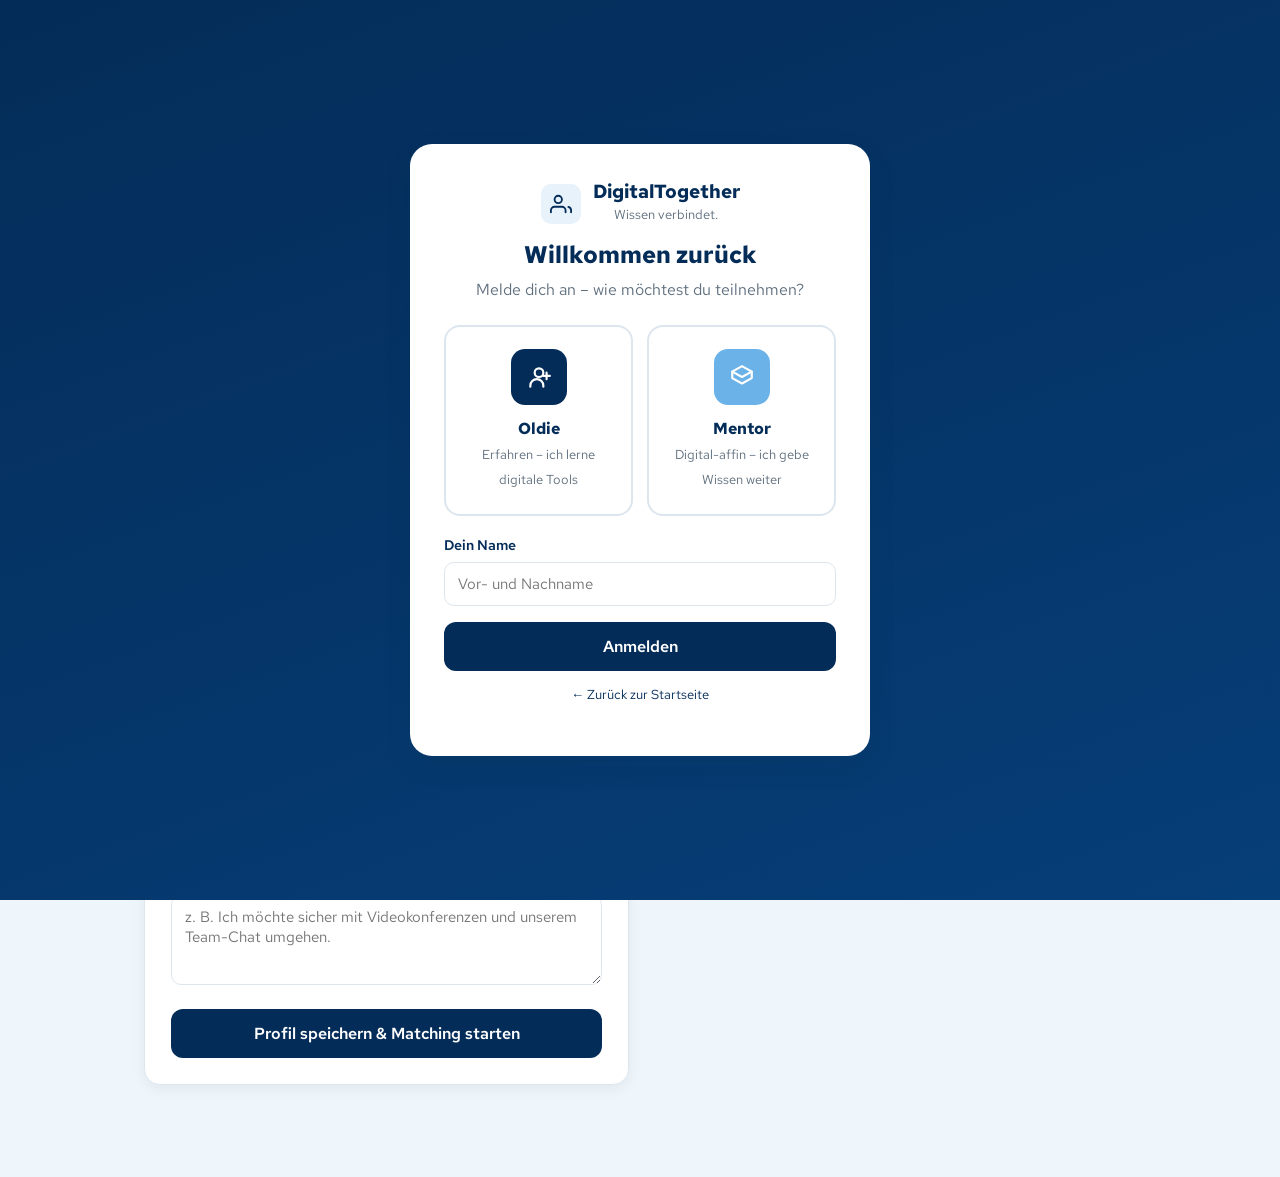
==== app.html @ d54e17b6 "Onboarding" ====
<!DOCTYPE html>
<html lang="de">
<head>
<meta charset="UTF-8" />
<meta name="viewport" content="width=device-width, initial-scale=1" />
<title>DigitalTogether – Plattform</title>
<link rel="preconnect" href="https://fonts.googleapis.com" />
<link rel="preconnect" href="https://fonts.gstatic.com" crossorigin />
<link href="https://fonts.googleapis.com/css2?family=Red+Hat+Text:wght@400;500;600;700&display=swap" rel="stylesheet" />
<link rel="stylesheet" href="css/styles.css" />
</head>
<body class="app-shell">

<!-- ===== Login Overlay ===== -->
<div class="login-overlay" id="loginOverlay">
  <div class="login-card">
    <a class="brand" href="index.html">
      <span class="logo"><svg width="22" height="22" viewBox="0 0 24 24" fill="none" stroke="currentColor" stroke-width="2" stroke-linecap="round" stroke-linejoin="round"><path d="M17 21v-2a4 4 0 0 0-4-4H5a4 4 0 0 0-4 4v2"/><circle cx="9" cy="7" r="4"/><path d="M23 21v-2a4 4 0 0 0-3-3.87"/></svg></span>
      <span><b>DigitalTogether</b><small>Wissen verbindet.</small></span>
    </a>
    <h2>Willkommen zurück</h2>
    <p>Melde dich an – wie möchtest du teilnehmen?</p>
    <div class="role-pick" id="rolePick">
      <div class="role-opt oldie" data-role="oldie">
        <div class="r-ico"><svg width="26" height="26" viewBox="0 0 24 24" fill="none" stroke="currentColor" stroke-width="2" stroke-linecap="round" stroke-linejoin="round"><circle cx="12" cy="8" r="4"/><path d="M4 21v-1a6 6 0 0 1 12 0v1"/><path d="M19 8v6M16 11h6"/></svg></div>
        <b>Oldie</b><span>Erfahren – ich lerne digitale Tools</span>
      </div>
      <div class="role-opt mentor" data-role="mentor">
        <div class="r-ico"><svg width="26" height="26" viewBox="0 0 24 24" fill="none" stroke="currentColor" stroke-width="2" stroke-linecap="round" stroke-linejoin="round"><path d="M12 2L3 7l9 5 9-5-9-5z"/><path d="M3 7v6l9 5 9-5V7"/></svg></div>
        <b>Mentor</b><span>Digital-affin – ich gebe Wissen weiter</span>
      </div>
    </div>
    <div class="field" style="text-align:left"><label>Dein Name</label><input id="loginName" placeholder="Vor- und Nachname"/></div>
    <button class="btn btn-primary btn-block" id="loginBtn">Anmelden</button>
    <p style="margin-top:14px;font-size:.82rem"><a href="index.html">← Zurück zur Startseite</a></p>
  </div>
</div>

<!-- Header -->
<header class="site-header">
  <div class="wrap nav">
    <a class="brand" href="index.html">
      <span class="logo"><svg width="22" height="22" viewBox="0 0 24 24" fill="none" stroke="currentColor" stroke-width="2" stroke-linecap="round" stroke-linejoin="round"><path d="M17 21v-2a4 4 0 0 0-4-4H5a4 4 0 0 0-4 4v2"/><circle cx="9" cy="7" r="4"/><path d="M23 21v-2a4 4 0 0 0-3-3.87"/><path d="M16 3.13a4 4 0 0 1 0 7.75"/></svg></span>
      <span><b>DigitalTogether</b><small>Wissen verbindet.</small></span>
    </a>
    <div style="margin-left:auto;display:flex;align-items:center;gap:14px">
      <span id="roleBadge"></span>
      <button class="btn btn-ghost btn-sm" id="logoutBtn">Abmelden</button>
    </div>
  </div>
</header>

<main class="app-main">
  <div class="wrap">
    <div class="crumb">Plattform · Relational Mentoring</div>
    <div class="page-head">
      <div>
        <h1 id="pageTitle">Mein Mentoring-Bereich</h1>
        <p id="pageSub">Profil pflegen, Match finden, Treffen planen und Fortschritt festhalten.</p>
      </div>
      <button class="btn btn-ghost btn-sm" id="resetBtn" title="Alle lokalen Daten löschen">
        <svg width="16" height="16" viewBox="0 0 24 24" fill="none" stroke="currentColor" stroke-width="2" stroke-linecap="round" stroke-linejoin="round"><polyline points="3 6 5 6 21 6"/><path d="M19 6l-1 14a2 2 0 0 1-2 2H8a2 2 0 0 1-2-2L5 6"/><path d="M10 11v6M14 11v6"/></svg>
        Daten zurücksetzen
      </button>
    </div>

    <!-- Tabs -->
    <div class="tabs" id="tabs">
      <button class="tab active" data-tab="profil"><svg width="17" height="17" viewBox="0 0 24 24" fill="none" stroke="currentColor" stroke-width="2" stroke-linecap="round" stroke-linejoin="round"><path d="M20 21v-2a4 4 0 0 0-4-4H8a4 4 0 0 0-4 4v2"/><circle cx="12" cy="7" r="4"/></svg> <span data-label="profil">Profil</span></button>
      <button class="tab" data-tab="matching"><svg width="17" height="17" viewBox="0 0 24 24" fill="none" stroke="currentColor" stroke-width="2" stroke-linecap="round" stroke-linejoin="round"><path d="M17 21v-2a4 4 0 0 0-4-4H5a4 4 0 0 0-4 4v2"/><circle cx="9" cy="7" r="4"/><path d="M23 21v-2a4 4 0 0 0-3-3.87"/></svg> <span data-label="matching">Matching</span></button>
      <button class="tab" data-tab="treffen"><svg width="17" height="17" viewBox="0 0 24 24" fill="none" stroke="currentColor" stroke-width="2" stroke-linecap="round" stroke-linejoin="round"><rect x="3" y="4" width="18" height="18" rx="2"/><line x1="16" y1="2" x2="16" y2="6"/><line x1="8" y1="2" x2="8" y2="6"/><line x1="3" y1="10" x2="21" y2="10"/></svg> Treffen <span class="badge-count" id="cntTreffen">0</span></button>
      <button class="tab" data-tab="austausch"><svg width="17" height="17" viewBox="0 0 24 24" fill="none" stroke="currentColor" stroke-width="2" stroke-linecap="round" stroke-linejoin="round"><path d="M21 11.5a8.38 8.38 0 0 1-.9 3.8 8.5 8.5 0 0 1-7.6 4.7 8.38 8.38 0 0 1-3.8-.9L3 21l1.9-5.7a8.38 8.38 0 0 1-.9-3.8 8.5 8.5 0 0 1 4.7-7.6 8.38 8.38 0 0 1 3.8-.9h.5a8.48 8.48 0 0 1 8 8v.5z"/></svg> Wissensaustausch</button>
      <button class="tab" data-tab="feedback"><svg width="17" height="17" viewBox="0 0 24 24" fill="none" stroke="currentColor" stroke-width="2" stroke-linecap="round" stroke-linejoin="round"><path d="M12 2l3.09 6.26L22 9.27l-5 4.87 1.18 6.88L12 17.77l-6.18 3.25L7 14.14 2 9.27l6.91-1.01L12 2z"/></svg> Feedback</button>
      <button class="tab" data-tab="auswertung"><svg width="17" height="17" viewBox="0 0 24 24" fill="none" stroke="currentColor" stroke-width="2" stroke-linecap="round" stroke-linejoin="round"><path d="M3 3v18h18"/><rect x="7" y="10" width="3" height="7"/><rect x="13" y="6" width="3" height="11"/></svg> Feedback-Auswertung</button>
      <button class="tab" data-tab="ergebnisse"><svg width="17" height="17" viewBox="0 0 24 24" fill="none" stroke="currentColor" stroke-width="2" stroke-linecap="round" stroke-linejoin="round"><path d="M3 3v18h18"/><path d="M7 14l3-3 3 3 5-6"/></svg> Ergebnisse &amp; Tracking</button>
    </div>

    <!-- ===== PROFIL ===== -->
    <section class="panel active" id="panel-profil">
      <div class="grid-2">
        <div class="card">
          <h3 id="profileFormTitle">Anmeldung &amp; Profil</h3>
          <p class="sub" id="profileFormSub">Erzähl uns von dir – darauf baut das Matching auf.</p>
          <form id="profileForm" style="margin-top:18px">
            <div class="field"><label>Name</label><input name="name" required placeholder="z. B. Renate Hoffmann"/></div>
            <div class="grid-2" style="gap:14px">
              <div class="field"><label>Abteilung</label><input name="department" placeholder="z. B. Vertrieb"/></div>
              <div class="field"><label>Rolle / Position</label><input name="position" placeholder="z. B. Teamleitung"/></div>
            </div>
            <div class="field"><label>E-Mail (optional)</label><input name="email" type="email" placeholder="name@firma.de"/></div>

            <div class="field">
              <label id="topicLabel">Worüber möchtest du gern lernen? (Lernwünsche)</label>
              <div class="chips" id="topicChips"></div>
              <div class="hint">Wähle alle passenden Themen aus.</div>
            </div>

            <div class="field">
              <label>Deine Stärken, die du einbringst</label>
              <div class="chips" id="strengthChips"></div>
            </div>

            <div class="grid-2" style="gap:14px">
              <div class="field"><label>Bevorzugtes Format</label>
                <select name="format"><option>Persönlich vor Ort</option><option>Video-Call</option><option>Telefon</option><option>Flexibel</option></select>
              </div>
              <div class="field"><label>Verfügbarkeit</label>
                <select name="availability"><option>Vormittags</option><option>Nachmittags</option><option>Flexibel</option></select>
              </div>
            </div>

            <div class="field"><label id="goalLabel">Dein Ziel in einem Satz</label><textarea name="goal" placeholder="z. B. Ich möchte sicher mit Videokonferenzen und unserem Team-Chat umgehen."></textarea></div>

            <button class="btn btn-primary btn-block" type="submit" id="profileSubmit">Profil speichern &amp; Matching starten</button>
          </form>
        </div>

        <div>
          <div class="card" id="profileSummary" style="display:none"></div>
          <div class="card">
            <h3>So geht's weiter</h3>
            <ul class="timeline" style="margin-top:14px">
              <li><b>Profil erstellen</b><div class="t-date">Stärken &amp; Lernwünsche angeben</div></li>
              <li><b>Match erhalten</b><div class="t-date">Passende:s Tandem auswählen</div></li>
              <li><b>Treffen vereinbaren</b><div class="t-date">Einzel- oder Regeltermine festlegen</div></li>
              <li><b>Wissen austauschen</b><div class="t-date">Themen gemeinsam bearbeiten</div></li>
              <li><b>Feedback &amp; Ergebnisse</b><div class="t-date">Fortschritt festhalten</div></li>
            </ul>
          </div>
        </div>
      </div>
    </section>

    <!-- ===== MATCHING ===== -->
    <section class="panel" id="panel-matching">
      <div class="card">
        <div class="row-between">
          <div><h3 id="matchTitle">Dein Matching</h3><p class="sub" id="matchSub" style="margin:0">Auf Basis deiner Lernwünsche, Stärken und Verfügbarkeit.</p></div>
          <button class="btn btn-outline btn-sm" id="rematchBtn">Neu berechnen</button>
        </div>
        <div id="matchList" style="margin-top:20px"></div>
      </div>
    </section>

    <!-- ===== TREFFEN ===== -->
    <section class="panel" id="panel-treffen">
      <div class="grid-2">
        <div class="card">
          <h3>Treffen vereinbaren</h3>
          <p class="sub">Einzeltermin oder wiederkehrender Regeltermin mit deinem Tandem.</p>
          <form id="meetingForm" style="margin-top:16px">
            <div class="field"><label>Mit</label><select name="partner" id="meetingPartner"></select></div>
            <div class="grid-2" style="gap:14px">
              <div class="field"><label>Startdatum</label><input type="date" name="date" required/></div>
              <div class="field"><label>Uhrzeit</label><input type="time" name="time" required/></div>
            </div>
            <div class="grid-2" style="gap:14px">
              <div class="field"><label>Format</label><select name="format"><option>Persönlich vor Ort</option><option>Video-Call</option><option>Telefon</option></select></div>
              <div class="field"><label>Dauer</label><select name="duration"><option>30 Min</option><option>45 Min</option><option>60 Min</option></select></div>
            </div>
            <div class="grid-2" style="gap:14px">
              <div class="field"><label>Wiederholung</label>
                <select name="recurrence" id="recurrenceSel">
                  <option value="none">Einmalig</option>
                  <option value="weekly">Wöchentlich</option>
                  <option value="biweekly">Alle 2 Wochen</option>
                  <option value="monthly">Monatlich</option>
                </select>
              </div>
              <div class="field" id="occField" style="display:none"><label>Anzahl Termine</label>
                <select name="occurrences"><option>4</option><option>6</option><option>8</option><option>10</option><option>12</option></select>
              </div>
            </div>
            <div class="field"><label>Thema des Treffens</label><input name="topic" placeholder="z. B. Videokonferenzen sicher nutzen"/></div>
            <button class="btn btn-primary btn-block" type="submit">Treffen eintragen</button>
          </form>
        </div>
        <div class="card">
          <h3>Geplante &amp; vergangene Treffen</h3>
          <div id="meetingList" style="margin-top:14px"></div>
        </div>
      </div>
    </section>

    <!-- ===== WISSENSAUSTAUSCH ===== -->
    <section class="panel" id="panel-austausch">
      <div class="grid-2">
        <div class="card">
          <h3>Lernthemen &amp; Wissensaustausch</h3>
          <p class="sub">Halte fest, was ihr gemeinsam bearbeitet – beide Seiten lernen.</p>
          <form id="topicForm" style="margin-top:16px">
            <div class="field"><label>Thema / Kompetenz</label><input name="title" required placeholder="z. B. Digitale Signaturen"/></div>
            <div class="field"><label>Richtung</label><select name="direction"><option value="mentee">Oldie lernt (von Mentor)</option><option value="mentor">Oldie gibt weiter (an Mentor)</option></select></div>
            <div class="field"><label>Notizen / nächste Schritte</label><textarea name="notes" placeholder="Was wurde geübt? Was ist offen?"></textarea></div>
            <button class="btn btn-primary btn-block" type="submit">Lernthema hinzufügen</button>
          </form>
        </div>
        <div class="card">
          <h3>Gemeinsamer Lernpfad</h3>
          <div id="topicList" style="margin-top:14px"></div>
        </div>
      </div>
    </section>

    <!-- ===== FEEDBACK ===== -->
    <section class="panel" id="panel-feedback">
      <div class="grid-2">
        <div class="card">
          <h3>Feedback geben</h3>
          <p class="sub">Wie war euer Austausch? Dein Feedback macht das Programm besser.</p>
          <form id="feedbackForm" style="margin-top:16px">
            <div class="field"><label>Treffen / Tandem</label><select name="ref" id="feedbackRef"></select></div>
            <div class="field"><label>Gesamtbewertung</label>
              <div class="stars" id="starRate">
                <span data-v="1">★</span><span data-v="2">★</span><span data-v="3">★</span><span data-v="4">★</span><span data-v="5">★</span>
              </div>
              <input type="hidden" name="rating" value="0"/>
            </div>
            <div class="field"><label>Was lief gut?</label><textarea name="positive" placeholder="…"></textarea></div>
            <div class="field"><label>Was können wir verbessern?</label><textarea name="improve" placeholder="…"></textarea></div>
            <button class="btn btn-primary btn-block" type="submit">Feedback absenden</button>
          </form>
        </div>
        <div class="card">
          <h3>Eingegangenes Feedback</h3>
          <div id="feedbackList" style="margin-top:14px"></div>
        </div>
      </div>
    </section>

    <!-- ===== FEEDBACK-AUSWERTUNG ===== -->
    <section class="panel" id="panel-auswertung">
      <div class="grid-3" id="fbStatRow" style="margin-bottom:22px"></div>
      <div class="grid-2">
        <div class="card">
          <h3>Bewertungsverteilung</h3>
          <p class="sub">Wie verteilen sich alle abgegebenen Sterne-Bewertungen?</p>
          <div id="distChart" style="margin-top:18px"></div>
        </div>
        <div class="card">
          <h3>Auswertung nach Perspektive</h3>
          <p class="sub">Durchschnitt getrennt nach Oldie- und Mentor-Feedback.</p>
          <div id="byRole" style="margin-top:18px"></div>
          <div class="divider"></div>
          <h4 style="margin-bottom:8px">Häufige Verbesserungswünsche</h4>
          <div id="improveThemes"></div>
        </div>
      </div>
    </section>

    <!-- ===== ERGEBNISSE ===== -->
    <section class="panel" id="panel-ergebnisse">
      <div class="grid-3" id="statRow" style="margin-bottom:22px"></div>
      <div class="grid-2">
        <div class="card">
          <h3>Lernfortschritt</h3>
          <p class="sub">Status der Lernthemen.</p>
          <div id="progressList" style="margin-top:16px"></div>
        </div>
        <div class="card">
          <h3>Erreichte Ergebnisse festhalten</h3>
          <p class="sub">Dokumentiere konkrete Erfolge eures Tandems.</p>
          <form id="resultForm" style="margin-top:16px">
            <div class="field"><label>Ergebnis / Meilenstein</label><input name="title" required placeholder="z. B. Erste Videokonferenz selbst geleitet"/></div>
            <div class="field"><label>Beschreibung</label><textarea name="desc" placeholder="Was wurde konkret erreicht?"></textarea></div>
            <button class="btn btn-primary btn-block" type="submit">Ergebnis festhalten</button>
          </form>
          <div id="resultList" style="margin-top:18px"></div>
        </div>
      </div>
    </section>

  </div>
</main>

<div class="toast" id="toast"></div>
<script src="js/app.js"></script>
</body>
</html>
---- css/styles.css ----
/* ===== DigitalTogether – Relational Mentoring Plattform ===== */
:root {
  /* Große Elemente: #042c58 · Kleine Elemente / Boxen: #6ab2e7 */
  --green: #042c58;        /* primär / große Elemente */
  --green-dark: #021d3b;   /* hover */
  --green-light: #e7f2fb;  /* helle Box-Tönung */
  --green-soft: #cfe6f8;
  --blue: #6ab2e7;         /* kleine Elemente / Akzent-Boxen */
  --blue-light: #e7f2fb;
  --ink: #042c58;
  --text: #2b3a45;
  --muted: #5f6f7e;
  --bg: #ffffff;
  --bg-cream: #eef5fb;
  --line: #dde6ef;
  --card: #ffffff;
  --radius: 16px;
  --shadow: 0 10px 30px rgba(20, 50, 40, .08);
  --shadow-sm: 0 4px 14px rgba(20, 50, 40, .06);
  --max: 1040px;
}

* { box-sizing: border-box; }
html { scroll-behavior: smooth; }
body {
  margin: 0;
  font-family: "Red Hat Text", -apple-system, BlinkMacSystemFont, "Segoe UI", Roboto, Helvetica, Arial, sans-serif;
  color: var(--text);
  background: var(--bg);
  line-height: 1.55;
  -webkit-font-smoothing: antialiased;
}
h1, h2, h3, h4 { color: var(--ink); line-height: 1.15; margin: 0 0 .4em; }
p { margin: 0 0 1em; }
a { color: var(--green); text-decoration: none; }
img { max-width: 100%; display: block; }

.wrap { max-width: var(--max); margin: 0 auto; padding: 0 24px; }
.section { padding: 64px 0; }

/* ===== Buttons ===== */
.btn {
  display: inline-flex; align-items: center; gap: 10px;
  border: none; cursor: pointer; font-size: 1rem; font-weight: 600;
  padding: 14px 26px; border-radius: 12px; transition: .18s ease;
  font-family: inherit;
}
.btn-primary { background: var(--green); color: #fff; }
.btn-primary:hover { background: var(--green-dark); transform: translateY(-1px); }
.btn-ghost { background: #fff; color: var(--ink); border: 1px solid var(--line); }
.btn-ghost:hover { border-color: var(--green); color: var(--green); }
.btn-light { background: #fff; color: var(--green); }
.btn-light:hover { transform: translateY(-1px); }
.btn-outline { background: transparent; color: var(--green); border: 1px solid var(--green); }
.btn-outline:hover { background: var(--green-light); }
.btn-sm { padding: 9px 16px; font-size: .9rem; border-radius: 10px; }
.btn-block { width: 100%; justify-content: center; }
.btn:disabled { opacity: .5; cursor: not-allowed; }

/* ===== Header ===== */
.site-header {
  position: sticky; top: 0; z-index: 50;
  background: rgba(255,255,255,.92); backdrop-filter: blur(8px);
  border-bottom: 1px solid var(--line);
}
.nav { display: flex; align-items: center; gap: 28px; height: 76px; }
.brand { display: flex; align-items: center; gap: 12px; }
.brand .logo {
  width: 40px; height: 40px; border-radius: 10px;
  background: var(--green-light); display: grid; place-items: center; color: var(--green);
}
.brand b { font-size: 1.18rem; color: var(--ink); display: block; line-height: 1.1; }
.brand small { color: var(--muted); font-size: .8rem; }
.nav-links { display: flex; gap: 26px; margin-left: auto; }
.nav-links a { color: var(--text); font-weight: 500; font-size: .95rem; }
.nav-links a:hover { color: var(--green); }
.nav .btn { margin-left: 8px; }

/* ===== Hero ===== */
.hero { padding: 56px 0 16px; }
.hero-grid { display: grid; grid-template-columns: 1fr 1fr; gap: 48px; align-items: center; }
.tag {
  display: inline-block; background: var(--green-soft); color: var(--green-dark);
  font-weight: 700; letter-spacing: .08em; font-size: .72rem; text-transform: uppercase;
  padding: 7px 12px; border-radius: 8px; margin-bottom: 22px;
}
.hero h1 { font-size: 3.1rem; letter-spacing: -.02em; }
.hero .lead { font-size: 1.12rem; color: var(--muted); max-width: 460px; }
.hero-actions { display: flex; align-items: center; gap: 18px; margin: 26px 0 16px; flex-wrap: wrap; }
.trust { display: flex; align-items: center; gap: 10px; color: var(--muted); font-size: .95rem; }
.trust svg { color: var(--green); }
.hero-media { position: relative; }
.hero-img {
  border-radius: 200px 200px 24px 24px; overflow: hidden; box-shadow: var(--shadow);
  aspect-ratio: 4/4.4; background: linear-gradient(135deg,#cfe3db,#e7f1ed);
}
.hero-img img { width: 100%; height: 100%; object-fit: cover; }
.hero-badge {
  position: absolute; right: -6px; bottom: 26px; background: #fff; border-radius: 16px;
  box-shadow: var(--shadow); padding: 16px 18px; display: flex; gap: 12px; align-items: center;
  max-width: 260px;
}
.hero-badge .ico { width: 40px; height: 40px; border-radius: 10px; background: var(--green-light); color: var(--green); display: grid; place-items: center; flex: none; }
.hero-badge b { font-size: .92rem; color: var(--ink); }
.hero-badge span { font-size: .82rem; color: var(--muted); }

/* ===== Strengths section ===== */
.cream { background: var(--bg-cream); }
.center { text-align: center; }
.section-title { font-size: 1.9rem; }
.cards-2 { display: grid; grid-template-columns: 1fr 1fr; gap: 26px; margin-top: 40px; }
.scard {
  background: var(--card); border-radius: var(--radius); padding: 30px 30px 26px;
  box-shadow: var(--shadow-sm); position: relative; overflow: hidden;
}
.scard .ico-top { width: 56px; height: 56px; border-radius: 14px; display: grid; place-items: center; color: #fff; margin-bottom: 18px; }
.scard.green .ico-top { background: var(--green); }
.scard.blue .ico-top { background: var(--blue); }
.scard h3 { font-size: 1.25rem; }
.check-list { list-style: none; padding: 0; margin: 16px 0; }
.check-list li { display: flex; gap: 10px; align-items: flex-start; padding: 5px 0; font-weight: 500; color: var(--text); }
.check-list svg { color: var(--green); flex: none; margin-top: 3px; }
.scard.blue .check-list svg { color: var(--blue); }
.divider { border-top: 1px solid var(--line); margin: 18px 0; }
.challenge-title { font-weight: 700; color: var(--green-dark); font-size: .82rem; text-transform: uppercase; letter-spacing: .05em; margin-bottom: 8px; }
.scard.blue .challenge-title { color: var(--blue); }
.challenge-list { list-style: none; padding: 0; margin: 0; }
.challenge-list li { display: flex; gap: 9px; align-items: center; padding: 4px 0; color: var(--muted); font-size: .92rem; }
.challenge-list .dot { width: 16px; height: 16px; border: 1.5px solid currentColor; border-radius: 50%; flex: none; }

/* ===== Steps ===== */
.steps { display: grid; grid-template-columns: repeat(4, 1fr); gap: 10px; margin-top: 44px; }
.step { text-align: center; padding: 0 8px; position: relative; }
.step .circle {
  width: 78px; height: 78px; border-radius: 50%; background: var(--green-light);
  display: grid; place-items: center; margin: 0 auto 16px; color: var(--green);
}
.step h4 { font-size: 1rem; margin-bottom: 6px; }
.step p { font-size: .88rem; color: var(--muted); margin: 0; }
.step:not(:last-child)::after {
  content: ""; position: absolute; top: 39px; right: -5px; width: 10px;
}

/* ===== CTA banner ===== */
.cta {
  background: var(--green-dark); color: #fff; border-radius: 22px;
  padding: 40px 44px; display: flex; align-items: center; gap: 30px; flex-wrap: wrap;
}
.cta .ico { width: 72px; height: 72px; border-radius: 16px; background: rgba(255,255,255,.12); display: grid; place-items: center; flex: none; }
.cta h2 { color: #fff; font-size: 1.5rem; margin: 0; }
.cta .cta-right { margin-left: auto; text-align: right; }
.cta small { display: block; margin-top: 10px; opacity: .8; font-size: .85rem; }

/* ===== Footer ===== */
.foot { border-top: 1px solid var(--line); padding: 26px 0; }
.foot-row { display: flex; gap: 34px; flex-wrap: wrap; justify-content: center; }
.foot-item { display: flex; gap: 9px; align-items: center; color: var(--muted); font-size: .9rem; }
.foot-item svg { color: var(--green); }

/* ===== App / Dashboard ===== */
.app-shell { min-height: 100vh; background: var(--bg-cream); }
.app-main { padding: 30px 0 70px; }
.crumb { color: var(--muted); font-size: .9rem; margin-bottom: 6px; }
.page-head { display: flex; align-items: flex-end; justify-content: space-between; gap: 16px; margin-bottom: 24px; flex-wrap: wrap; }
.page-head h1 { font-size: 1.8rem; margin: 0; }
.page-head p { margin: 6px 0 0; color: var(--muted); }

.tabs { display: flex; gap: 6px; background: #fff; padding: 6px; border-radius: 14px; box-shadow: var(--shadow-sm); margin-bottom: 26px; overflow-x: auto; }
.tab {
  border: none; background: none; cursor: pointer; padding: 11px 18px; border-radius: 10px;
  font-weight: 600; color: var(--muted); font-family: inherit; font-size: .94rem; white-space: nowrap;
  display: flex; align-items: center; gap: 8px;
}
.tab.active { background: var(--green); color: #fff; }
.tab:not(.active):hover { background: var(--green-light); color: var(--green-dark); }
.tab .badge-count { background: rgba(255,255,255,.25); border-radius: 20px; padding: 1px 8px; font-size: .78rem; }
.tab:not(.active) .badge-count { background: var(--green-light); color: var(--green); }

.panel { display: none; animation: fade .25s ease; }
.panel.active { display: block; }
@keyframes fade { from { opacity: 0; transform: translateY(6px); } to { opacity: 1; transform: none; } }

.card {
  background: #fff; border-radius: var(--radius); padding: 26px; box-shadow: var(--shadow-sm);
  margin-bottom: 22px; border: 1px solid var(--line);
}
.card h3 { font-size: 1.15rem; }
.card .sub { color: var(--muted); margin-top: -4px; }

.grid-2 { display: grid; grid-template-columns: 1fr 1fr; gap: 22px; }
.grid-3 { display: grid; grid-template-columns: repeat(3,1fr); gap: 18px; }

/* Forms */
.field { margin-bottom: 16px; }
.field label { display: block; font-weight: 600; font-size: .9rem; margin-bottom: 6px; color: var(--ink); }
.field input, .field select, .field textarea {
  width: 100%; padding: 11px 13px; border: 1px solid var(--line); border-radius: 10px;
  font-family: inherit; font-size: .95rem; background: #fff; color: var(--text);
}
.field input:focus, .field select:focus, .field textarea:focus { outline: none; border-color: var(--green); box-shadow: 0 0 0 3px var(--green-light); }
.field textarea { min-height: 90px; resize: vertical; }
.field .hint { font-size: .82rem; color: var(--muted); margin-top: 5px; }
.chips { display: flex; flex-wrap: wrap; gap: 8px; }
.chip {
  border: 1px solid var(--line); background: #fff; border-radius: 20px; padding: 8px 14px;
  cursor: pointer; font-size: .88rem; font-family: inherit; transition: .15s; user-select: none;
}
.chip.on { background: var(--green); color: #fff; border-color: var(--green); }
.chip:hover { border-color: var(--green); }

/* Match cards */
.match {
  display: flex; gap: 16px; padding: 18px; border: 1px solid var(--line); border-radius: 14px;
  margin-bottom: 14px; align-items: center; background: #fff; transition: .15s;
}
.match:hover { box-shadow: var(--shadow-sm); border-color: var(--green-soft); }
.avatar {
  width: 56px; height: 56px; border-radius: 50%; flex: none; display: grid; place-items: center;
  font-weight: 700; color: #fff; font-size: 1.2rem; background: var(--blue);
}
.avatar.g { background: var(--green); }
.match-info { flex: 1; min-width: 0; }
.match-info b { font-size: 1.05rem; color: var(--ink); }
.match-info .role { color: var(--muted); font-size: .9rem; }
.tag-row { display: flex; gap: 6px; flex-wrap: wrap; margin-top: 8px; }
.mini-tag { background: var(--green-light); color: var(--green-dark); font-size: .76rem; padding: 3px 9px; border-radius: 6px; font-weight: 600; }
.score { text-align: center; flex: none; }
.score .num { font-size: 1.5rem; font-weight: 800; color: var(--green); }
.score .lbl { font-size: .72rem; color: var(--muted); text-transform: uppercase; letter-spacing: .04em; }

/* Meeting / list items */
.list-item {
  display: flex; gap: 14px; align-items: center; padding: 16px; border: 1px solid var(--line);
  border-radius: 12px; margin-bottom: 12px; background: #fff;
}
.list-item .when { text-align: center; flex: none; background: var(--green-light); border-radius: 10px; padding: 8px 12px; min-width: 64px; }
.list-item .when .d { font-size: 1.3rem; font-weight: 800; color: var(--green-dark); line-height: 1; }
.list-item .when .m { font-size: .72rem; text-transform: uppercase; color: var(--green); }
.list-item .body { flex: 1; }
.list-item .body b { color: var(--ink); }
.list-item .body .meta { color: var(--muted); font-size: .88rem; }

.pill { display: inline-block; padding: 4px 11px; border-radius: 20px; font-size: .78rem; font-weight: 700; }
.pill.open { background: #fff4e0; color: #a76a00; }
.pill.done { background: var(--green-light); color: var(--green-dark); }
.pill.planned { background: var(--blue-light); color: var(--blue); }

/* Stats */
.stat { background: #fff; border: 1px solid var(--line); border-radius: 14px; padding: 22px; text-align: center; }
.stat .big { font-size: 2.2rem; font-weight: 800; color: var(--green); line-height: 1; }
.stat .lbl { color: var(--muted); font-size: .9rem; margin-top: 8px; }

/* progress */
.progress { background: var(--green-light); border-radius: 20px; height: 12px; overflow: hidden; margin-top: 8px; }
.progress > span { display: block; height: 100%; background: var(--green); border-radius: 20px; transition: width .4s ease; }

/* Stars */
.stars { display: flex; gap: 6px; font-size: 1.7rem; }
.stars span { cursor: pointer; color: var(--line); transition: .12s; }
.stars span.on, .stars span:hover { color: #f0a818; }

/* Empty state */
.empty { text-align: center; padding: 40px 20px; color: var(--muted); }
.empty svg { color: var(--green-soft); margin-bottom: 12px; }

/* Toast */
.toast {
  position: fixed; bottom: 26px; left: 50%; transform: translateX(-50%) translateY(20px);
  background: var(--ink); color: #fff; padding: 14px 22px; border-radius: 12px; box-shadow: var(--shadow);
  opacity: 0; pointer-events: none; transition: .3s; z-index: 100; font-weight: 500;
}
.toast.show { opacity: 1; transform: translateX(-50%) translateY(0); }

/* Banner inside app for not-registered */
.notice { background: var(--blue-light); border: 1px solid #cfe0f7; border-radius: 12px; padding: 16px 18px; color: #244a82; margin-bottom: 20px; display: flex; gap: 12px; align-items: center; }

.timeline { list-style: none; padding: 0; margin: 0; }
.timeline li { position: relative; padding: 0 0 20px 26px; border-left: 2px solid var(--green-light); }
.timeline li::before { content: ""; position: absolute; left: -7px; top: 2px; width: 12px; height: 12px; border-radius: 50%; background: var(--green); }
.timeline li:last-child { border-left-color: transparent; }
.timeline .t-date { font-size: .8rem; color: var(--muted); }

.row-between { display: flex; justify-content: space-between; align-items: center; gap: 12px; flex-wrap: wrap; }

/* ===== Onboarding page ===== */
.lead-question {
  background: var(--green); color: #fff; border-radius: 18px; padding: 30px 34px;
  font-size: 1.45rem; font-weight: 700; line-height: 1.3; box-shadow: var(--shadow);
}
.lead-question span { color: var(--blue); }

.proc-list { counter-reset: step; margin-top: 34px; }
.proc-step {
  display: flex; gap: 20px; padding: 0 0 26px; position: relative;
}
.proc-step:not(:last-child)::before {
  content: ""; position: absolute; left: 23px; top: 50px; bottom: -2px; width: 2px; background: var(--green-soft);
}
.proc-step .pnum {
  width: 48px; height: 48px; border-radius: 50%; background: var(--green); color: #fff; flex: none;
  display: grid; place-items: center; font-weight: 800; font-size: 1.2rem; z-index: 1;
}
.proc-step:nth-child(even) .pnum { background: var(--blue); }
.proc-step .pbody { padding-top: 4px; }
.proc-step .pbody h4 { font-size: 1.12rem; margin-bottom: 4px; }
.proc-step .pbody p { color: var(--muted); margin: 0; }

/* Incentive cards */
.incentive-card { position: relative; overflow: hidden; }
.incentive-card .who {
  display: inline-flex; align-items: center; gap: 8px; font-weight: 700; font-size: .82rem;
  text-transform: uppercase; letter-spacing: .05em; padding: 7px 13px; border-radius: 20px; margin-bottom: 14px;
}
.incentive-card.older .who { background: var(--green-light); color: var(--green); }
.incentive-card.younger .who { background: #e7f2fb; color: var(--blue-dk, #1c6aa8); }
.incentive-list { list-style: none; padding: 0; margin: 0; }
.incentive-list li { display: flex; gap: 11px; align-items: flex-start; padding: 8px 0; }
.incentive-list .gift {
  width: 26px; height: 26px; border-radius: 8px; flex: none; display: grid; place-items: center; color: #fff;
}
.incentive-card.older .gift { background: var(--green); }
.incentive-card.younger .gift { background: var(--blue); }
.incentive-list li b { display: block; color: var(--ink); font-size: .98rem; }
.incentive-list li span { color: var(--muted); font-size: .88rem; }

/* Persona consideration card */
.persona { border-top: 5px solid var(--green); }
.persona.younger { border-top-color: var(--blue); }
.persona .ptitle { display: flex; align-items: center; gap: 12px; margin-bottom: 4px; }
.block-label {
  font-weight: 700; font-size: .76rem; text-transform: uppercase; letter-spacing: .06em;
  color: var(--green-dark); margin: 16px 0 6px;
}
.persona.younger .block-label { color: #1c6aa8; }
.mini-list { list-style: none; padding: 0; margin: 0; }
.mini-list li { padding: 3px 0 3px 16px; position: relative; color: var(--text); font-size: .92rem; }
.mini-list li::before { content: ""; position: absolute; left: 0; top: 10px; width: 6px; height: 6px; border-radius: 50%; background: var(--blue); }
.persona .mini-list li::before { background: var(--green); }

/* 3i triad */
.triad { display: grid; grid-template-columns: repeat(3,1fr); gap: 16px; margin-top: 22px; }
.triad .ti { background: #fff; border: 1px solid var(--line); border-radius: 14px; padding: 22px; text-align: center; box-shadow: var(--shadow-sm); }
.triad .ti .big-i { font-size: 2.2rem; font-weight: 800; color: var(--green); }
.triad .ti:nth-child(2) .big-i { color: var(--blue); }
.triad .ti b { display: block; color: var(--ink); margin: 4px 0; }
.triad .ti span { color: var(--muted); font-size: .88rem; }

/* HR field mini grid */
.hrgrid { display: grid; grid-template-columns: repeat(2,1fr); gap: 16px; margin-top: 26px; }
.hrfield { background: #fff; border: 1px solid var(--line); border-left: 4px solid var(--green); border-radius: 12px; padding: 18px 20px; box-shadow: var(--shadow-sm); }
.hrfield:nth-child(even) { border-left-color: var(--blue); }
.hrfield h4 { font-size: 1.02rem; margin-bottom: 6px; }
.hrfield p { color: var(--muted); font-size: .9rem; margin: 0; }

@media (max-width: 880px) {
  .triad, .hrgrid { grid-template-columns: 1fr; }
}

/* ===== Login overlay ===== */
.login-overlay {
  position: fixed; inset: 0; z-index: 200; display: grid; place-items: center;
  background: linear-gradient(160deg, #042c58, #063e78);
  padding: 24px;
}
.login-card {
  background: #fff; border-radius: 22px; box-shadow: var(--shadow);
  width: 100%; max-width: 460px; padding: 38px 34px; text-align: center;
}
.login-card .brand { justify-content: center; margin-bottom: 8px; }
.login-card h2 { font-size: 1.5rem; margin-top: 14px; }
.login-card p { color: var(--muted); }
.role-pick { display: grid; grid-template-columns: 1fr 1fr; gap: 14px; margin: 22px 0 18px; }
.role-opt {
  border: 2px solid var(--line); border-radius: 16px; padding: 22px 14px; cursor: pointer;
  transition: .15s; background: #fff;
}
.role-opt:hover { border-color: var(--blue); }
.role-opt.sel { border-color: var(--green); background: var(--green-light); }
.role-opt .r-ico { width: 56px; height: 56px; border-radius: 14px; margin: 0 auto 12px; display: grid; place-items: center; color: #fff; }
.role-opt.oldie .r-ico { background: var(--green); }
.role-opt.mentor .r-ico { background: var(--blue); }
.role-opt b { display: block; color: var(--ink); }
.role-opt span { font-size: .82rem; color: var(--muted); }

.role-badge { display: inline-flex; align-items: center; gap: 7px; padding: 6px 13px; border-radius: 20px; font-weight: 700; font-size: .85rem; }
.role-badge.oldie { background: var(--green-light); color: var(--green); }
.role-badge.mentor { background: #e7f2fb; color: #1c6aa8; }

/* Recurrence badge */
.recur-badge { background: #fff4e0; color: #a76a00; font-size: .72rem; font-weight: 700; padding: 2px 8px; border-radius: 6px; }
.series-head { font-weight: 700; color: var(--ink); margin: 18px 0 8px; display: flex; align-items: center; gap: 8px; }

/* Feedback evaluation bars */
.dist-row { display: flex; align-items: center; gap: 12px; margin-bottom: 10px; }
.dist-row .lbl { width: 54px; font-size: .88rem; color: var(--muted); white-space: nowrap; }
.dist-bar { flex: 1; background: var(--green-light); border-radius: 20px; height: 22px; overflow: hidden; }
.dist-bar > span { display: block; height: 100%; background: var(--blue); border-radius: 20px; transition: width .4s; min-width: 2px; }
.dist-row .val { width: 30px; text-align: right; font-weight: 700; color: var(--ink); }
.big-score { display: flex; align-items: baseline; gap: 8px; }
.big-score .n { font-size: 3rem; font-weight: 800; color: var(--green); line-height: 1; }
.big-score .o { font-size: 1.2rem; color: var(--blue); }

.hide { display: none !important; }

/* Responsive */
@media (max-width: 880px) {
  .hero-grid, .cards-2, .grid-2 { grid-template-columns: 1fr; }
  .steps { grid-template-columns: 1fr 1fr; gap: 24px; }
  .grid-3 { grid-template-columns: 1fr; }
  .hero h1 { font-size: 2.3rem; }
  .nav-links { display: none; }
  .cta .cta-right { margin-left: 0; text-align: left; width: 100%; }
}
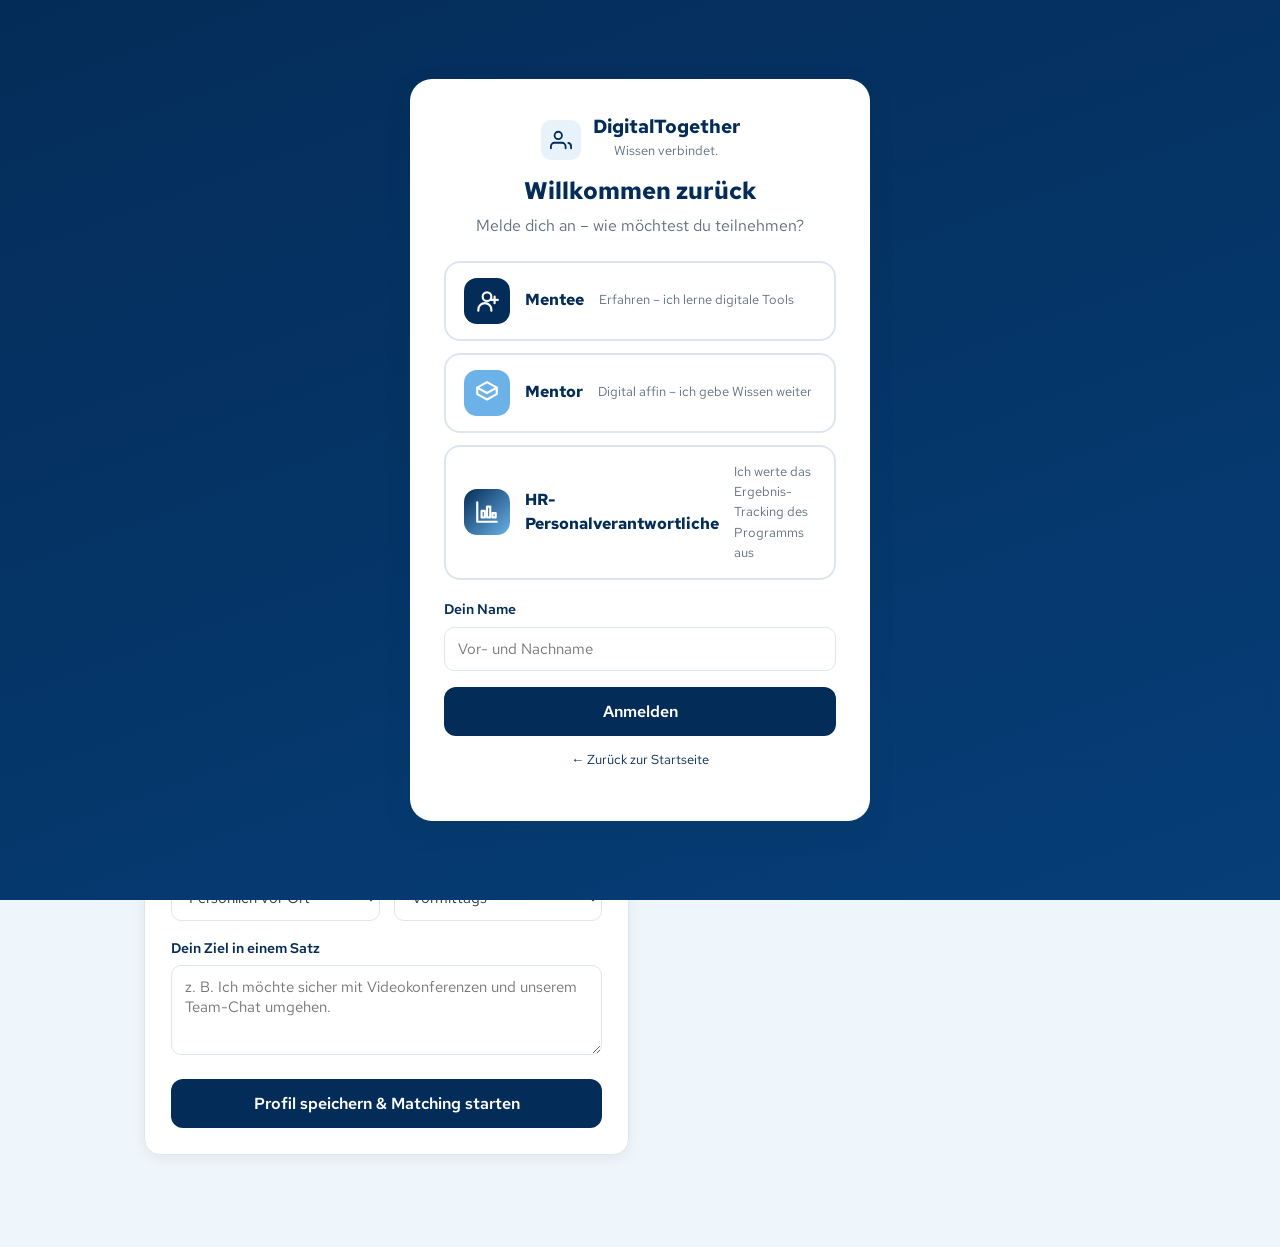
==== commit 159f6e8d: "Updates" ====
--- a/app.html
+++ b/app.html
@@ -23,11 +23,15 @@
     <div class="role-pick" id="rolePick">
       <div class="role-opt oldie" data-role="oldie">
         <div class="r-ico"><svg width="26" height="26" viewBox="0 0 24 24" fill="none" stroke="currentColor" stroke-width="2" stroke-linecap="round" stroke-linejoin="round"><circle cx="12" cy="8" r="4"/><path d="M4 21v-1a6 6 0 0 1 12 0v1"/><path d="M19 8v6M16 11h6"/></svg></div>
-        <b>Oldie</b><span>Erfahren – ich lerne digitale Tools</span>
+        <b>Mentee</b><span>Erfahren – ich lerne digitale Tools</span>
       </div>
       <div class="role-opt mentor" data-role="mentor">
         <div class="r-ico"><svg width="26" height="26" viewBox="0 0 24 24" fill="none" stroke="currentColor" stroke-width="2" stroke-linecap="round" stroke-linejoin="round"><path d="M12 2L3 7l9 5 9-5-9-5z"/><path d="M3 7v6l9 5 9-5V7"/></svg></div>
-        <b>Mentor</b><span>Digital-affin – ich gebe Wissen weiter</span>
+        <b>Mentor</b><span>Digital affin – ich gebe Wissen weiter</span>
+      </div>
+      <div class="role-opt hr" data-role="hr">
+        <div class="r-ico"><svg width="26" height="26" viewBox="0 0 24 24" fill="none" stroke="currentColor" stroke-width="2" stroke-linecap="round" stroke-linejoin="round"><path d="M3 3v18h18"/><rect x="7" y="11" width="3" height="6"/><rect x="12" y="7" width="3" height="10"/><rect x="17" y="13" width="3" height="4"/></svg></div>
+        <b>HR-Personalverantwortliche</b><span>Ich werte das Ergebnis-Tracking des Programms aus</span>
       </div>
     </div>
     <div class="field" style="text-align:left"><label>Dein Name</label><input id="loginName" placeholder="Vor- und Nachname"/></div>
@@ -66,12 +70,13 @@
 
     <!-- Tabs -->
     <div class="tabs" id="tabs">
+      <button class="tab" data-tab="hrtracking"><svg width="17" height="17" viewBox="0 0 24 24" fill="none" stroke="currentColor" stroke-width="2" stroke-linecap="round" stroke-linejoin="round"><path d="M3 3v18h18"/><path d="M7 14l3-3 3 3 5-6"/></svg> Ergebnis-Tracking</button>
       <button class="tab active" data-tab="profil"><svg width="17" height="17" viewBox="0 0 24 24" fill="none" stroke="currentColor" stroke-width="2" stroke-linecap="round" stroke-linejoin="round"><path d="M20 21v-2a4 4 0 0 0-4-4H8a4 4 0 0 0-4 4v2"/><circle cx="12" cy="7" r="4"/></svg> <span data-label="profil">Profil</span></button>
       <button class="tab" data-tab="matching"><svg width="17" height="17" viewBox="0 0 24 24" fill="none" stroke="currentColor" stroke-width="2" stroke-linecap="round" stroke-linejoin="round"><path d="M17 21v-2a4 4 0 0 0-4-4H5a4 4 0 0 0-4 4v2"/><circle cx="9" cy="7" r="4"/><path d="M23 21v-2a4 4 0 0 0-3-3.87"/></svg> <span data-label="matching">Matching</span></button>
       <button class="tab" data-tab="treffen"><svg width="17" height="17" viewBox="0 0 24 24" fill="none" stroke="currentColor" stroke-width="2" stroke-linecap="round" stroke-linejoin="round"><rect x="3" y="4" width="18" height="18" rx="2"/><line x1="16" y1="2" x2="16" y2="6"/><line x1="8" y1="2" x2="8" y2="6"/><line x1="3" y1="10" x2="21" y2="10"/></svg> Treffen <span class="badge-count" id="cntTreffen">0</span></button>
       <button class="tab" data-tab="austausch"><svg width="17" height="17" viewBox="0 0 24 24" fill="none" stroke="currentColor" stroke-width="2" stroke-linecap="round" stroke-linejoin="round"><path d="M21 11.5a8.38 8.38 0 0 1-.9 3.8 8.5 8.5 0 0 1-7.6 4.7 8.38 8.38 0 0 1-3.8-.9L3 21l1.9-5.7a8.38 8.38 0 0 1-.9-3.8 8.5 8.5 0 0 1 4.7-7.6 8.38 8.38 0 0 1 3.8-.9h.5a8.48 8.48 0 0 1 8 8v.5z"/></svg> Wissensaustausch</button>
-      <button class="tab" data-tab="feedback"><svg width="17" height="17" viewBox="0 0 24 24" fill="none" stroke="currentColor" stroke-width="2" stroke-linecap="round" stroke-linejoin="round"><path d="M12 2l3.09 6.26L22 9.27l-5 4.87 1.18 6.88L12 17.77l-6.18 3.25L7 14.14 2 9.27l6.91-1.01L12 2z"/></svg> Feedback</button>
-      <button class="tab" data-tab="auswertung"><svg width="17" height="17" viewBox="0 0 24 24" fill="none" stroke="currentColor" stroke-width="2" stroke-linecap="round" stroke-linejoin="round"><path d="M3 3v18h18"/><rect x="7" y="10" width="3" height="7"/><rect x="13" y="6" width="3" height="11"/></svg> Feedback-Auswertung</button>
+      <button class="tab" data-tab="feedback"><svg width="17" height="17" viewBox="0 0 24 24" fill="none" stroke="currentColor" stroke-width="2" stroke-linecap="round" stroke-linejoin="round"><path d="M2 3h6a4 4 0 0 1 4 4v14a3 3 0 0 0-3-3H2z"/><path d="M22 3h-6a4 4 0 0 0-4 4v14a3 3 0 0 1 3-3h7z"/></svg> Lernjournal</button>
+      <button class="tab" data-tab="auswertung"><svg width="17" height="17" viewBox="0 0 24 24" fill="none" stroke="currentColor" stroke-width="2" stroke-linecap="round" stroke-linejoin="round"><path d="M3 3v18h18"/><rect x="7" y="10" width="3" height="7"/><rect x="13" y="6" width="3" height="11"/></svg> Programm-Auswertung</button>
       <button class="tab" data-tab="ergebnisse"><svg width="17" height="17" viewBox="0 0 24 24" fill="none" stroke="currentColor" stroke-width="2" stroke-linecap="round" stroke-linejoin="round"><path d="M3 3v18h18"/><path d="M7 14l3-3 3 3 5-6"/></svg> Ergebnisse &amp; Tracking</button>
     </div>
 
@@ -92,7 +97,13 @@
             <div class="field">
               <label id="topicLabel">Worüber möchtest du gern lernen? (Lernwünsche)</label>
               <div class="chips" id="topicChips"></div>
-              <div class="hint">Wähle alle passenden Themen aus.</div>
+              <div class="hint" id="topicHint">Wähle alle passenden Themen aus.</div>
+            </div>
+
+            <div class="field" id="expField">
+              <label id="expLabel">Welches Erfahrungswissen gibst du weiter?</label>
+              <div class="chips" id="expChips"></div>
+              <div class="hint" id="expHint">Relational Mentoring lebt vom Austausch in beide Richtungen.</div>
             </div>
 
             <div class="field">
@@ -124,7 +135,7 @@
               <li><b>Match erhalten</b><div class="t-date">Passende:s Tandem auswählen</div></li>
               <li><b>Treffen vereinbaren</b><div class="t-date">Einzel- oder Regeltermine festlegen</div></li>
               <li><b>Wissen austauschen</b><div class="t-date">Themen gemeinsam bearbeiten</div></li>
-              <li><b>Feedback &amp; Ergebnisse</b><div class="t-date">Fortschritt festhalten</div></li>
+              <li><b>Reflektieren &amp; Ergebnisse</b><div class="t-date">Lernjournal führen, Fortschritt festhalten</div></li>
             </ul>
           </div>
         </div>
@@ -190,7 +201,7 @@
           <p class="sub">Halte fest, was ihr gemeinsam bearbeitet – beide Seiten lernen.</p>
           <form id="topicForm" style="margin-top:16px">
             <div class="field"><label>Thema / Kompetenz</label><input name="title" required placeholder="z. B. Digitale Signaturen"/></div>
-            <div class="field"><label>Richtung</label><select name="direction"><option value="mentee">Oldie lernt (von Mentor)</option><option value="mentor">Oldie gibt weiter (an Mentor)</option></select></div>
+            <div class="field"><label>Richtung</label><select name="direction"><option value="mentee">Mentee lernt (von Mentor)</option><option value="mentor">Mentee gibt weiter (an Mentor)</option></select></div>
             <div class="field"><label>Notizen / nächste Schritte</label><textarea name="notes" placeholder="Was wurde geübt? Was ist offen?"></textarea></div>
             <button class="btn btn-primary btn-block" type="submit">Lernthema hinzufügen</button>
           </form>
@@ -202,47 +213,74 @@
       </div>
     </section>
 
-    <!-- ===== FEEDBACK ===== -->
+    <!-- ===== LERNJOURNAL / SELBSTREFLEXION ===== -->
     <section class="panel" id="panel-feedback">
       <div class="grid-2">
         <div class="card">
-          <h3>Feedback geben</h3>
-          <p class="sub">Wie war euer Austausch? Dein Feedback macht das Programm besser.</p>
+          <h3>Lernjournal &amp; Selbstreflexion</h3>
+          <p class="sub">Hier bewertest du <b>nicht</b> dein Gegenüber, sondern reflektierst deinen eigenen Fortschritt.</p>
           <form id="feedbackForm" style="margin-top:16px">
-            <div class="field"><label>Treffen / Tandem</label><select name="ref" id="feedbackRef"></select></div>
-            <div class="field"><label>Gesamtbewertung</label>
-              <div class="stars" id="starRate">
+            <div class="field"><label>Bezug</label><select name="ref" id="feedbackRef"></select></div>
+
+            <div class="field"><label>Wie viel Fortschritt nimmst du wahr?</label>
+              <div class="stars" id="rateProgress" data-target="progress">
                 <span data-v="1">★</span><span data-v="2">★</span><span data-v="3">★</span><span data-v="4">★</span><span data-v="5">★</span>
               </div>
-              <input type="hidden" name="rating" value="0"/>
-            </div>
-            <div class="field"><label>Was lief gut?</label><textarea name="positive" placeholder="…"></textarea></div>
-            <div class="field"><label>Was können wir verbessern?</label><textarea name="improve" placeholder="…"></textarea></div>
-            <button class="btn btn-primary btn-block" type="submit">Feedback absenden</button>
-          </form>
-        </div>
-        <div class="card">
-          <h3>Eingegangenes Feedback</h3>
+              <input type="hidden" name="progress" value="0"/>
+              <div class="hint">1 = kaum Fortschritt · 5 = großer Fortschritt</div>
+            </div>
+
+            <div class="field"><label>Wie sicher fühlst du dich mit dem Gelernten?</label>
+              <div class="stars" id="rateConfidence" data-target="confidence">
+                <span data-v="1">★</span><span data-v="2">★</span><span data-v="3">★</span><span data-v="4">★</span><span data-v="5">★</span>
+              </div>
+              <input type="hidden" name="confidence" value="0"/>
+              <div class="hint">1 = noch unsicher · 5 = sehr sicher</div>
+            </div>
+
+            <div class="field"><label>Was habe ich mitgenommen?</label><textarea name="learned" placeholder="z. B. Ich kann jetzt eine Videokonferenz selbst starten und den Bildschirm teilen."></textarea></div>
+            <div class="field"><label>Was möchte ich als Nächstes üben?</label><textarea name="next" placeholder="z. B. Aufzeichnungen anlegen und im Team teilen."></textarea></div>
+
+            <div class="divider"></div>
+            <h4 style="margin-bottom:4px">Kurzes Programm-Feedback</h4>
+            <p class="sub" style="margin-bottom:12px">Anonym aggregiert – nur damit HR das Programm als Ganzes bewerten kann.</p>
+            <div class="field"><label>Wie hilfreich ist das Mentoring-Programm für dich?</label>
+              <div class="stars" id="rateProgram" data-target="programScore">
+                <span data-v="1">★</span><span data-v="2">★</span><span data-v="3">★</span><span data-v="4">★</span><span data-v="5">★</span>
+              </div>
+              <input type="hidden" name="programScore" value="0"/>
+            </div>
+            <div class="field"><label class="check"><input type="checkbox" name="recommend"/> Ich würde das Programm Kolleg:innen weiterempfehlen</label></div>
+
+            <button class="btn btn-primary btn-block" type="submit">Eintrag speichern</button>
+          </form>
+        </div>
+        <div class="card">
+          <h3>Meine Journal-Einträge</h3>
+          <p class="sub">Dein persönlicher Verlauf – nur für dich sichtbar.</p>
           <div id="feedbackList" style="margin-top:14px"></div>
         </div>
       </div>
     </section>
 
-    <!-- ===== FEEDBACK-AUSWERTUNG ===== -->
+    <!-- ===== PROGRAMM-AUSWERTUNG (HR-KPIs) ===== -->
     <section class="panel" id="panel-auswertung">
       <div class="grid-3" id="fbStatRow" style="margin-bottom:22px"></div>
       <div class="grid-2">
         <div class="card">
-          <h3>Bewertungsverteilung</h3>
-          <p class="sub">Wie verteilen sich alle abgegebenen Sterne-Bewertungen?</p>
+          <h3>Sicherheit der Teilnehmenden</h3>
+          <p class="sub">Wie sicher fühlen sich die Teilnehmenden mit dem Gelernten? (Selbsteinschätzung)</p>
           <div id="distChart" style="margin-top:18px"></div>
-        </div>
-        <div class="card">
-          <h3>Auswertung nach Perspektive</h3>
-          <p class="sub">Durchschnitt getrennt nach Oldie- und Mentor-Feedback.</p>
+          <div class="divider"></div>
+          <h4 style="margin-bottom:8px">Programm-Kennzahlen für HR</h4>
+          <div id="hrKpis"></div>
+        </div>
+        <div class="card">
+          <h3>Lernen in beide Richtungen</h3>
+          <p class="sub">Fortschritt &amp; Sicherheit getrennt nach Mentees und Mentor:innen – beide Seiten lernen.</p>
           <div id="byRole" style="margin-top:18px"></div>
           <div class="divider"></div>
-          <h4 style="margin-bottom:8px">Häufige Verbesserungswünsche</h4>
+          <h4 style="margin-bottom:8px">Stimmen aus dem Lernjournal</h4>
           <div id="improveThemes"></div>
         </div>
       </div>
@@ -270,6 +308,44 @@
       </div>
     </section>
 
+    <!-- ===== HR: ERGEBNIS-TRACKING (Auswertung) ===== -->
+    <section class="panel" id="panel-hrtracking">
+      <div class="hr-intro">
+        <h3>Ergebnis-Tracking des Programms</h3>
+        <p class="sub" style="margin:0">Programmweite Wirkungsmessung über alle aktiven Tandems – als Grundlage für die HR-Erfolgsmessung der Mentoring-Strategie.</p>
+      </div>
+      <div class="grid-4" id="hrKpiRow" style="margin:22px 0"></div>
+      <div class="grid-2">
+        <div class="card">
+          <h3>Durchführung &amp; Zielerreichung</h3>
+          <p class="sub">Wie konsequent werden Treffen umgesetzt und Lernziele erreicht?</p>
+          <div id="hrProgress" style="margin-top:18px"></div>
+        </div>
+        <div class="card">
+          <h3>Kompetenzzuwachs (Selbsteinschätzung)</h3>
+          <p class="sub">Aggregiert aus den Lernjournalen – ohne Bewertung einzelner Personen.</p>
+          <div id="hrCompetence" style="margin-top:18px"></div>
+        </div>
+      </div>
+      <div class="card" style="margin-top:16px">
+        <h3>Strategische Einzahlung auf die HR-Handlungsfelder</h3>
+        <p class="sub">Welchen Beitrag das Tracking für die vier strategischen Felder belegt.</p>
+        <div class="hrgrid" id="hrFields" style="margin-top:18px"></div>
+      </div>
+      <div class="grid-2" style="margin-top:16px">
+        <div class="card">
+          <h3>Nachgefragte Lernthemen</h3>
+          <p class="sub">Wo im Unternehmen der digitale Lernbedarf am größten ist.</p>
+          <div id="hrTopics" style="margin-top:18px"></div>
+        </div>
+        <div class="card">
+          <h3>Beteiligung nach Bereich</h3>
+          <p class="sub">Aktive Tandems je Abteilung.</p>
+          <div id="hrDepts" style="margin-top:18px"></div>
+        </div>
+      </div>
+    </section>
+
   </div>
 </main>
 
--- a/css/styles.css
+++ b/css/styles.css
@@ -95,6 +95,7 @@
   aspect-ratio: 4/4.4; background: linear-gradient(135deg,#cfe3db,#e7f1ed);
 }
 .hero-img img { width: 100%; height: 100%; object-fit: cover; }
+.hero-illu { display: block; width: 100%; height: 100%; }
 .hero-badge {
   position: absolute; right: -6px; bottom: 26px; background: #fff; border-radius: 16px;
   box-shadow: var(--shadow); padding: 16px 18px; display: flex; gap: 12px; align-items: center;
@@ -127,6 +128,7 @@
 .challenge-list { list-style: none; padding: 0; margin: 0; }
 .challenge-list li { display: flex; gap: 9px; align-items: center; padding: 4px 0; color: var(--muted); font-size: .92rem; }
 .challenge-list .dot { width: 16px; height: 16px; border: 1.5px solid currentColor; border-radius: 50%; flex: none; }
+.scard-illu { position: absolute; right: 4px; bottom: 0; width: 140px; height: 154px; opacity: .9; pointer-events: none; }
 
 /* ===== Steps ===== */
 .steps { display: grid; grid-template-columns: repeat(4, 1fr); gap: 10px; margin-top: 44px; }
@@ -189,6 +191,7 @@
 
 .grid-2 { display: grid; grid-template-columns: 1fr 1fr; gap: 22px; }
 .grid-3 { display: grid; grid-template-columns: repeat(3,1fr); gap: 18px; }
+.grid-4 { display: grid; grid-template-columns: repeat(4,1fr); gap: 16px; }
 
 /* Forms */
 .field { margin-bottom: 16px; }
@@ -200,6 +203,8 @@
 .field input:focus, .field select:focus, .field textarea:focus { outline: none; border-color: var(--green); box-shadow: 0 0 0 3px var(--green-light); }
 .field textarea { min-height: 90px; resize: vertical; }
 .field .hint { font-size: .82rem; color: var(--muted); margin-top: 5px; }
+.field label.check { display: flex; align-items: center; gap: 9px; font-weight: 500; cursor: pointer; margin-bottom: 0; }
+.field label.check input { width: auto; padding: 0; }
 .chips { display: flex; flex-wrap: wrap; gap: 8px; }
 .chip {
   border: 1px solid var(--line); background: #fff; border-radius: 20px; padding: 8px 14px;
@@ -369,22 +374,24 @@
 .login-card .brand { justify-content: center; margin-bottom: 8px; }
 .login-card h2 { font-size: 1.5rem; margin-top: 14px; }
 .login-card p { color: var(--muted); }
-.role-pick { display: grid; grid-template-columns: 1fr 1fr; gap: 14px; margin: 22px 0 18px; }
+.role-pick { display: grid; grid-template-columns: 1fr; gap: 12px; margin: 22px 0 18px; }
 .role-opt {
-  border: 2px solid var(--line); border-radius: 16px; padding: 22px 14px; cursor: pointer;
-  transition: .15s; background: #fff;
+  border: 2px solid var(--line); border-radius: 16px; padding: 15px 18px; cursor: pointer;
+  transition: .15s; background: #fff; display: flex; align-items: center; gap: 15px; text-align: left;
 }
 .role-opt:hover { border-color: var(--blue); }
 .role-opt.sel { border-color: var(--green); background: var(--green-light); }
-.role-opt .r-ico { width: 56px; height: 56px; border-radius: 14px; margin: 0 auto 12px; display: grid; place-items: center; color: #fff; }
+.role-opt .r-ico { width: 46px; height: 46px; border-radius: 13px; flex: none; display: grid; place-items: center; color: #fff; }
 .role-opt.oldie .r-ico { background: var(--green); }
 .role-opt.mentor .r-ico { background: var(--blue); }
+.role-opt.hr .r-ico { background: linear-gradient(135deg, var(--green), var(--blue)); }
 .role-opt b { display: block; color: var(--ink); }
 .role-opt span { font-size: .82rem; color: var(--muted); }
 
 .role-badge { display: inline-flex; align-items: center; gap: 7px; padding: 6px 13px; border-radius: 20px; font-weight: 700; font-size: .85rem; }
 .role-badge.oldie { background: var(--green-light); color: var(--green); }
 .role-badge.mentor { background: #e7f2fb; color: #1c6aa8; }
+.role-badge.hr { background: #eef2f7; color: var(--green); }
 
 /* Recurrence badge */
 .recur-badge { background: #fff4e0; color: #a76a00; font-size: .72rem; font-weight: 700; padding: 2px 8px; border-radius: 6px; }
@@ -402,11 +409,17 @@
 
 .hide { display: none !important; }
 
+/* HR-Dashboard */
+.hr-intro { background: var(--green); color: #fff; border-radius: 16px; padding: 22px 26px; box-shadow: var(--shadow); }
+.hr-intro h3 { color: #fff; margin-bottom: 4px; }
+.hr-intro .sub { color: rgba(255,255,255,.82); }
+
 /* Responsive */
 @media (max-width: 880px) {
   .hero-grid, .cards-2, .grid-2 { grid-template-columns: 1fr; }
   .steps { grid-template-columns: 1fr 1fr; gap: 24px; }
   .grid-3 { grid-template-columns: 1fr; }
+  .grid-4 { grid-template-columns: 1fr 1fr; }
   .hero h1 { font-size: 2.3rem; }
   .nav-links { display: none; }
   .cta .cta-right { margin-left: 0; text-align: left; width: 100%; }
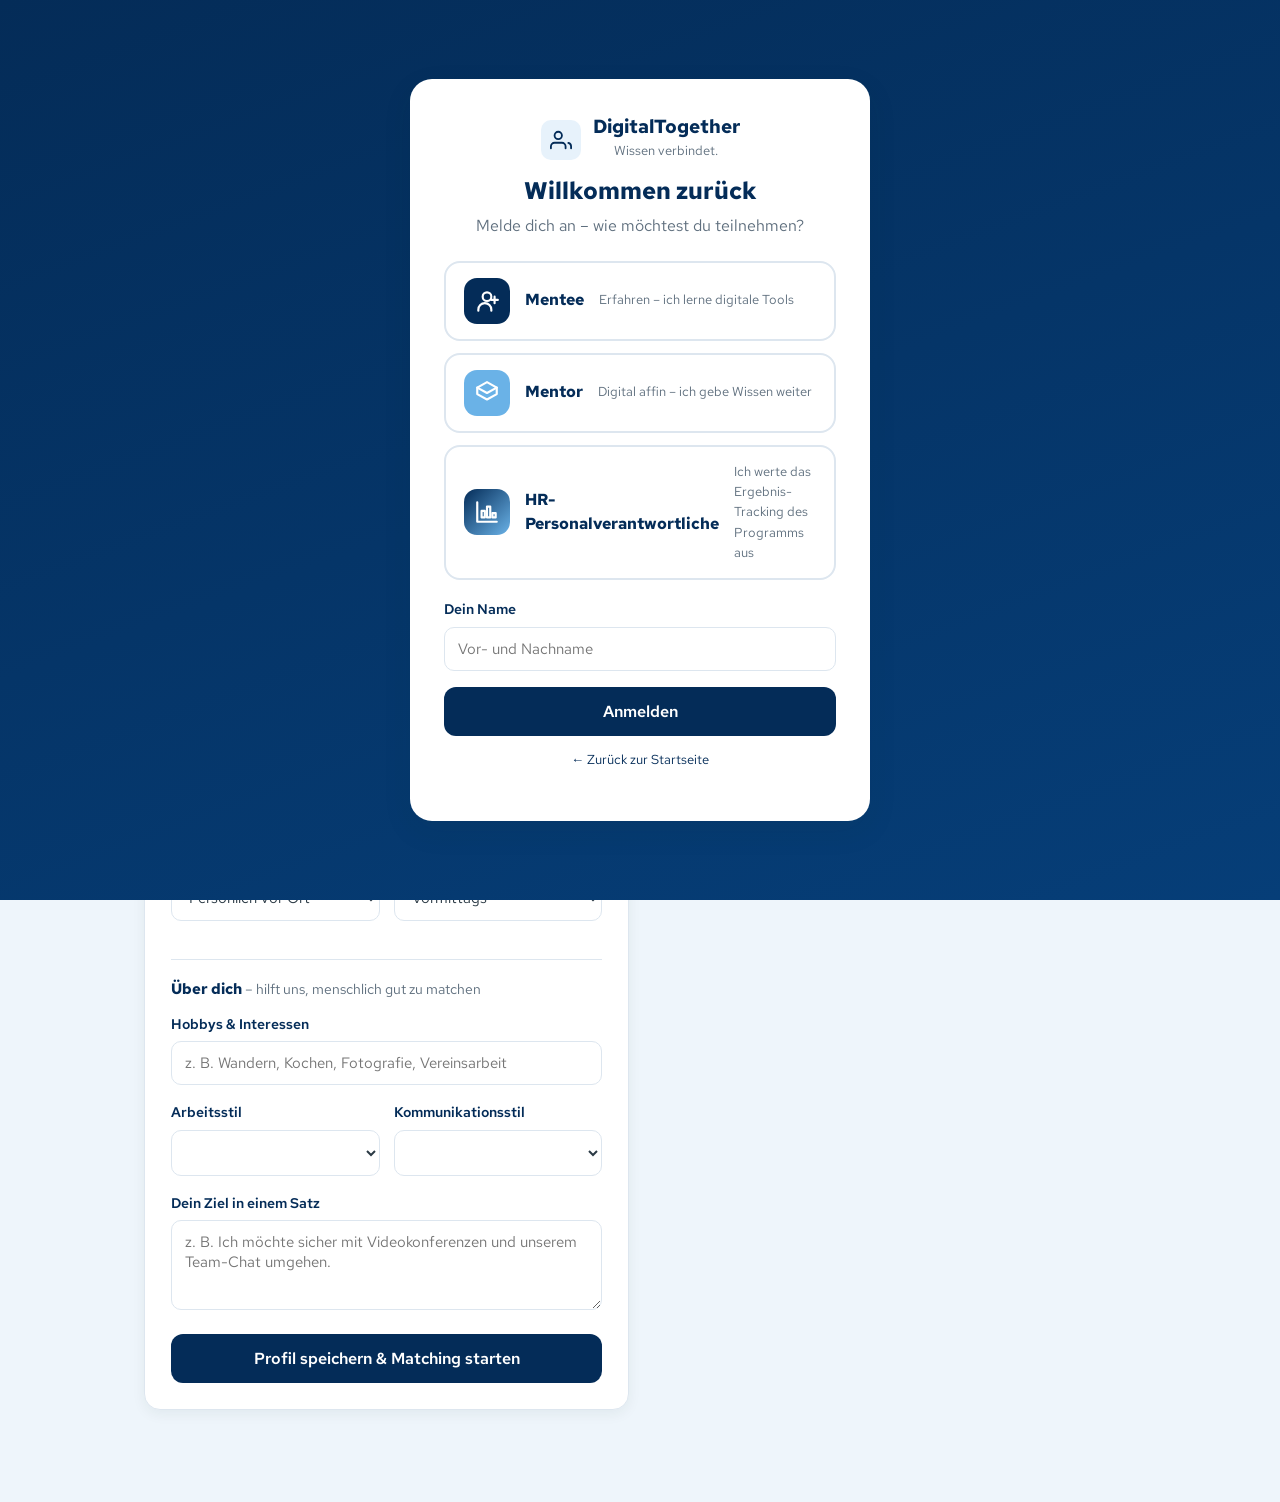
==== commit 8ba55897: "Humanisierung" ====
--- a/app.html
+++ b/app.html
@@ -120,6 +120,17 @@
               </div>
             </div>
 
+            <div class="form-section-label">Über dich <span>– hilft uns, menschlich gut zu matchen</span></div>
+            <div class="field"><label>Hobbys &amp; Interessen</label><input name="hobbies" placeholder="z. B. Wandern, Kochen, Fotografie, Vereinsarbeit"/></div>
+            <div class="grid-2" style="gap:14px">
+              <div class="field"><label>Arbeitsstil</label>
+                <select name="workStyle" id="workStyleSel"></select>
+              </div>
+              <div class="field"><label>Kommunikationsstil</label>
+                <select name="commStyle" id="commStyleSel"></select>
+              </div>
+            </div>
+
             <div class="field"><label id="goalLabel">Dein Ziel in einem Satz</label><textarea name="goal" placeholder="z. B. Ich möchte sicher mit Videokonferenzen und unserem Team-Chat umgehen."></textarea></div>
 
             <button class="btn btn-primary btn-block" type="submit" id="profileSubmit">Profil speichern &amp; Matching starten</button>
@@ -144,6 +155,36 @@
 
     <!-- ===== MATCHING ===== -->
     <section class="panel" id="panel-matching">
+      <div class="card intake-card" id="intakeCard">
+        <div class="row-between">
+          <div><h3>Kurze Einschätzung vor dem Matching</h3><p class="sub" style="margin:0">Damit wir dich passend zuordnen – dauert unter einer Minute.</p></div>
+          <button class="btn btn-ghost btn-sm" id="intakeToggle" type="button">Ausblenden</button>
+        </div>
+        <form id="intakeForm" style="margin-top:18px">
+          <div class="grid-2" style="gap:22px">
+            <div class="field"><label id="skillLabel">Wie sicher fühlst du dich aktuell mit digitalen Tools?</label>
+              <div class="stars" id="rateSkill" data-target="skillLevel">
+                <span data-v="1">★</span><span data-v="2">★</span><span data-v="3">★</span><span data-v="4">★</span><span data-v="5">★</span>
+              </div>
+              <input type="hidden" name="skillLevel" value="0"/>
+              <div class="hint">1 = noch unsicher · 5 = sehr sicher</div>
+            </div>
+            <div class="field"><label id="needLabel">Wie groß ist dein digitaler Lernbedarf?</label>
+              <div class="stars" id="rateNeed" data-target="learningNeed">
+                <span data-v="1">★</span><span data-v="2">★</span><span data-v="3">★</span><span data-v="4">★</span><span data-v="5">★</span>
+              </div>
+              <input type="hidden" name="learningNeed" value="0"/>
+              <div class="hint">1 = wenig · 5 = sehr hoch</div>
+            </div>
+          </div>
+          <div class="field">
+            <label>Was soll beim Match stärker zählen? <span style="font-weight:400;color:var(--muted)">(Mehrfachauswahl)</span></label>
+            <div class="chips" id="priorityChips"></div>
+          </div>
+          <button class="btn btn-primary" type="submit">Einschätzung speichern &amp; Matching aktualisieren</button>
+        </form>
+      </div>
+
       <div class="card">
         <div class="row-between">
           <div><h3 id="matchTitle">Dein Matching</h3><p class="sub" id="matchSub" style="margin:0">Auf Basis deiner Lernwünsche, Stärken und Verfügbarkeit.</p></div>
@@ -314,6 +355,36 @@
         <h3>Ergebnis-Tracking des Programms</h3>
         <p class="sub" style="margin:0">Programmweite Wirkungsmessung über alle aktiven Tandems – als Grundlage für die HR-Erfolgsmessung der Mentoring-Strategie.</p>
       </div>
+
+      <div class="card" style="margin-top:16px">
+        <div class="row-between">
+          <div>
+            <h3>Onboarding-Event auf der Startseite</h3>
+            <p class="sub" style="margin:0">Diese Angaben erscheinen direkt im interaktiven Event-Bereich der Startseite.</p>
+          </div>
+          <a class="btn btn-ghost btn-sm" href="index.html#event" target="_blank" rel="noopener">Startseite ansehen ↗</a>
+        </div>
+        <form id="eventForm" style="margin-top:18px">
+          <div class="field"><label>Titel des Events</label><input name="title" required placeholder="z. B. Kick-off: Relational Mentoring"/></div>
+          <div class="grid-2" style="gap:14px">
+            <div class="field"><label>Datum (Wann)</label><input type="date" name="date" required/></div>
+            <div class="field"><label>Uhrzeit</label><input type="time" name="time" required/></div>
+          </div>
+          <div class="field"><label>Ort (Wo)</label><input name="location" required placeholder="z. B. Forum (EG) & online via Video-Call"/></div>
+          <div class="field"><label>Zielgruppe</label>
+            <select name="audience">
+              <option>Alle Mitarbeitenden</option>
+              <option>Arbeitserfahrene Mitarbeitende (Mentees)</option>
+              <option>Digital affine Mitarbeitende (Mentor:innen)</option>
+              <option>Neue Tandems</option>
+              <option>Interessierte ohne Tandem</option>
+            </select>
+          </div>
+          <div class="field"><label>Kurzbeschreibung</label><textarea name="desc" placeholder="Worum geht es beim Event? Was erwartet die Teilnehmenden?"></textarea></div>
+          <button class="btn btn-primary btn-block" type="submit">Event speichern &amp; auf Startseite veröffentlichen</button>
+        </form>
+        <div id="eventPreview" style="margin-top:14px"></div>
+      </div>
       <div class="grid-4" id="hrKpiRow" style="margin:22px 0"></div>
       <div class="grid-2">
         <div class="card">
@@ -344,6 +415,22 @@
           <div id="hrDepts" style="margin-top:18px"></div>
         </div>
       </div>
+
+      <div class="card" style="margin-top:16px">
+        <h3>Skills, Lernbedarfe &amp; Beteiligung (anonymisiert)</h3>
+        <p class="sub">Aggregierte, anonyme Auswertung – keine Rückschlüsse auf einzelne Personen.</p>
+        <div class="grid-4" id="hrPeopleRow" style="margin:18px 0"></div>
+        <div class="grid-2">
+          <div>
+            <h4 style="margin-bottom:10px">Top Skills im Programm</h4>
+            <div id="hrSkills"></div>
+          </div>
+          <div>
+            <h4 style="margin-bottom:10px">Selbsteingeschätztes Digital-Niveau der Mentees</h4>
+            <div id="hrSkillLevels"></div>
+          </div>
+        </div>
+      </div>
     </section>
 
   </div>
--- a/css/styles.css
+++ b/css/styles.css
@@ -139,6 +139,34 @@
 }
 .step h4 { font-size: 1rem; margin-bottom: 6px; }
 .step p { font-size: .88rem; color: var(--muted); margin: 0; }
+
+/* ===== Onboarding-Event (Startseite) ===== */
+.event-section { padding-top: 8px; }
+.event-card { display: grid; grid-template-columns: 1.7fr 1fr; background: #fff; border: 1px solid var(--line); border-radius: 22px; overflow: hidden; box-shadow: var(--shadow); }
+.event-main { padding: 34px 36px; }
+.event-flag { display: inline-flex; align-items: center; gap: 9px; font-weight: 700; font-size: .78rem; text-transform: uppercase; letter-spacing: .05em; color: var(--green); background: var(--green-light); padding: 7px 14px; border-radius: 20px; }
+.event-flag .pulse { width: 9px; height: 9px; border-radius: 50%; background: var(--blue); animation: ev-pulse 1.8s infinite; }
+@keyframes ev-pulse { 0% { box-shadow: 0 0 0 0 rgba(106,178,231,.55); } 70% { box-shadow: 0 0 0 10px rgba(106,178,231,0); } 100% { box-shadow: 0 0 0 0 rgba(106,178,231,0); } }
+.event-main h2 { font-size: 1.8rem; margin: 16px 0 6px; }
+.event-desc { color: var(--muted); margin: 0 0 18px; max-width: 50ch; }
+.event-meta { display: grid; grid-template-columns: repeat(3, 1fr); gap: 14px; margin-bottom: 22px; }
+.ev-item { display: flex; gap: 11px; align-items: flex-start; }
+.ev-item .ev-ico { width: 34px; height: 34px; border-radius: 9px; background: var(--green-light); color: var(--green); display: grid; place-items: center; flex: none; }
+.ev-item b { display: block; font-size: .72rem; text-transform: uppercase; letter-spacing: .04em; color: var(--muted); margin-bottom: 2px; }
+.ev-item > div > span { color: var(--ink); font-weight: 600; font-size: .92rem; }
+.event-actions { display: flex; align-items: center; gap: 12px; flex-wrap: wrap; }
+.btn.confirmed { background: var(--green-light); color: var(--green); }
+.ev-rsvp-note { color: var(--green); font-size: .88rem; font-weight: 600; }
+.event-aside { background: linear-gradient(160deg, var(--green), #063e78); color: #fff; padding: 32px 28px; display: flex; flex-direction: column; align-items: center; justify-content: center; gap: 16px; }
+.cd-title { font-size: .76rem; text-transform: uppercase; letter-spacing: .08em; opacity: .8; }
+.countdown { display: flex; gap: 12px; }
+.cd-box { background: rgba(255,255,255,.12); border-radius: 12px; padding: 14px 12px; min-width: 64px; text-align: center; }
+.cd-num { display: block; font-size: 1.9rem; font-weight: 800; line-height: 1; }
+.cd-lbl { font-size: .7rem; opacity: .8; text-transform: uppercase; letter-spacing: .05em; }
+.cd-live { font-weight: 700; text-align: center; line-height: 1.35; }
+.ev-participants { font-size: .9rem; opacity: .92; text-align: center; }
+.ev-participants b { font-size: 1.05rem; }
+@media (max-width: 880px) { .event-card { grid-template-columns: 1fr; } .event-meta { grid-template-columns: 1fr; } }
 .step:not(:last-child)::after {
   content: ""; position: absolute; top: 39px; right: -5px; width: 10px;
 }
@@ -205,6 +233,10 @@
 .field .hint { font-size: .82rem; color: var(--muted); margin-top: 5px; }
 .field label.check { display: flex; align-items: center; gap: 9px; font-weight: 500; cursor: pointer; margin-bottom: 0; }
 .field label.check input { width: auto; padding: 0; }
+.form-section-label { font-weight: 700; font-size: .95rem; color: var(--ink); margin: 22px 0 12px; padding-top: 18px; border-top: 1px solid var(--line); }
+.form-section-label span { font-weight: 400; font-size: .85rem; color: var(--muted); }
+.intake-card { border: 1px solid var(--green-soft); background: var(--bg-cream); margin-bottom: 18px; }
+.intake-card.collapsed form { display: none; }
 .chips { display: flex; flex-wrap: wrap; gap: 8px; }
 .chip {
   border: 1px solid var(--line); background: #fff; border-radius: 20px; padding: 8px 14px;
@@ -229,6 +261,7 @@
 .match-info .role { color: var(--muted); font-size: .9rem; }
 .tag-row { display: flex; gap: 6px; flex-wrap: wrap; margin-top: 8px; }
 .mini-tag { background: var(--green-light); color: var(--green-dark); font-size: .76rem; padding: 3px 9px; border-radius: 6px; font-weight: 600; }
+.fit-tag { display: inline-block; background: #eaf6ff; color: #1c6aa8; border: 1px solid #cfe6f8; font-size: .75rem; padding: 2px 9px; border-radius: 20px; font-weight: 600; }
 .score { text-align: center; flex: none; }
 .score .num { font-size: 1.5rem; font-weight: 800; color: var(--green); }
 .score .lbl { font-size: .72rem; color: var(--muted); text-transform: uppercase; letter-spacing: .04em; }
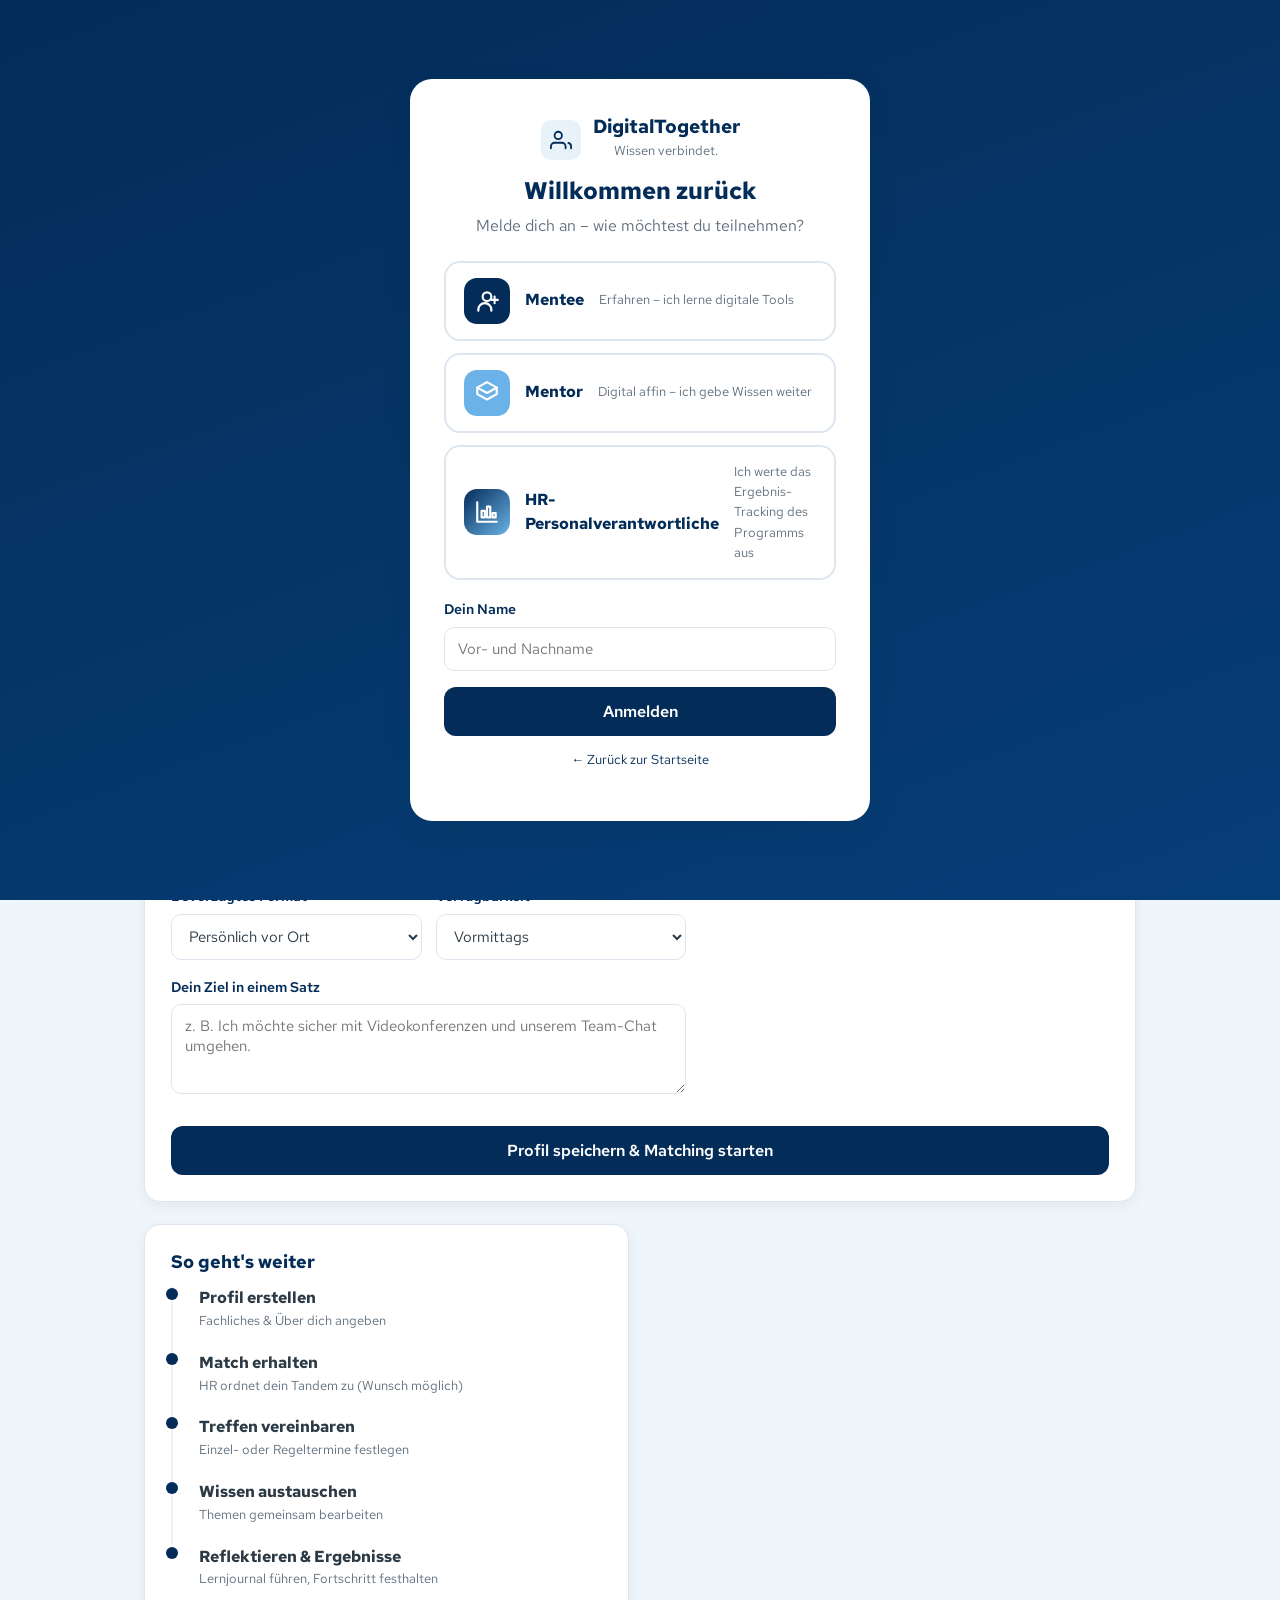
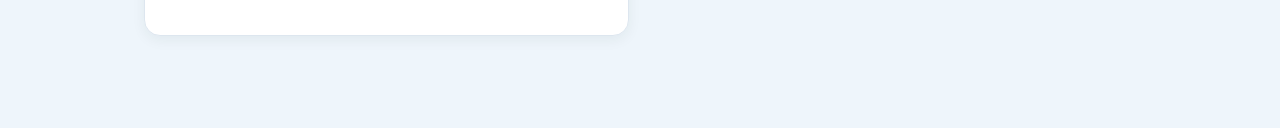
==== commit bbd8295e: "Matchmaker & Co" ====
--- a/app.html
+++ b/app.html
@@ -47,8 +47,9 @@
       <span class="logo"><svg width="22" height="22" viewBox="0 0 24 24" fill="none" stroke="currentColor" stroke-width="2" stroke-linecap="round" stroke-linejoin="round"><path d="M17 21v-2a4 4 0 0 0-4-4H5a4 4 0 0 0-4 4v2"/><circle cx="9" cy="7" r="4"/><path d="M23 21v-2a4 4 0 0 0-3-3.87"/><path d="M16 3.13a4 4 0 0 1 0 7.75"/></svg></span>
       <span><b>DigitalTogether</b><small>Wissen verbindet.</small></span>
     </a>
-    <div style="margin-left:auto;display:flex;align-items:center;gap:14px">
+    <div style="margin-left:auto;display:flex;align-items:center;gap:12px">
       <span id="roleBadge"></span>
+      <button class="btn btn-outline btn-sm" id="switchRoleBtn" style="display:none"></button>
       <button class="btn btn-ghost btn-sm" id="logoutBtn">Abmelden</button>
     </div>
   </div>
@@ -67,6 +68,9 @@
         Daten zurücksetzen
       </button>
     </div>
+
+    <!-- In-App-Benachrichtigungen -->
+    <div id="noticeBar" style="display:none"></div>
 
     <!-- Tabs -->
     <div class="tabs" id="tabs">
@@ -82,79 +86,91 @@
 
     <!-- ===== PROFIL ===== -->
     <section class="panel active" id="panel-profil">
-      <div class="grid-2">
-        <div class="card">
-          <h3 id="profileFormTitle">Anmeldung &amp; Profil</h3>
-          <p class="sub" id="profileFormSub">Erzähl uns von dir – darauf baut das Matching auf.</p>
-          <form id="profileForm" style="margin-top:18px">
-            <div class="field"><label>Name</label><input name="name" required placeholder="z. B. Renate Hoffmann"/></div>
-            <div class="grid-2" style="gap:14px">
-              <div class="field"><label>Abteilung</label><input name="department" placeholder="z. B. Vertrieb"/></div>
-              <div class="field"><label>Rolle / Position</label><input name="position" placeholder="z. B. Teamleitung"/></div>
-            </div>
-            <div class="field"><label>E-Mail (optional)</label><input name="email" type="email" placeholder="name@firma.de"/></div>
-
-            <div class="field">
-              <label id="topicLabel">Worüber möchtest du gern lernen? (Lernwünsche)</label>
-              <div class="chips" id="topicChips"></div>
-              <div class="hint" id="topicHint">Wähle alle passenden Themen aus.</div>
-            </div>
-
-            <div class="field" id="expField">
-              <label id="expLabel">Welches Erfahrungswissen gibst du weiter?</label>
-              <div class="chips" id="expChips"></div>
-              <div class="hint" id="expHint">Relational Mentoring lebt vom Austausch in beide Richtungen.</div>
-            </div>
-
-            <div class="field">
-              <label>Deine Stärken, die du einbringst</label>
-              <div class="chips" id="strengthChips"></div>
-            </div>
-
-            <div class="grid-2" style="gap:14px">
-              <div class="field"><label>Bevorzugtes Format</label>
-                <select name="format"><option>Persönlich vor Ort</option><option>Video-Call</option><option>Telefon</option><option>Flexibel</option></select>
-              </div>
-              <div class="field"><label>Verfügbarkeit</label>
-                <select name="availability"><option>Vormittags</option><option>Nachmittags</option><option>Flexibel</option></select>
-              </div>
-            </div>
-
-            <div class="form-section-label">Über dich <span>– hilft uns, menschlich gut zu matchen</span></div>
-            <div class="field"><label>Hobbys &amp; Interessen</label><input name="hobbies" placeholder="z. B. Wandern, Kochen, Fotografie, Vereinsarbeit"/></div>
-            <div class="grid-2" style="gap:14px">
+      <div class="card">
+        <h3 id="profileFormTitle">Anmeldung &amp; Profil</h3>
+        <p class="sub" id="profileFormSub">Erzähl uns von dir – darauf baut das Matching auf.</p>
+        <form id="profileForm" style="margin-top:18px">
+          <div class="profile-cols">
+            <!-- Fachliches Profil -->
+            <div class="prof-col prof-col-main">
+              <div class="col-head"><span class="col-dot"></span>Fachliches Profil</div>
+              <div class="field"><label>Name</label><input name="name" required placeholder="z. B. Renate Hoffmann"/></div>
+              <div class="grid-2" style="gap:14px">
+                <div class="field"><label>Abteilung</label><input name="department" placeholder="z. B. Vertrieb"/></div>
+                <div class="field"><label>Rolle / Position</label><input name="position" placeholder="z. B. Teamleitung"/></div>
+              </div>
+              <div class="field"><label>E-Mail (optional)</label><input name="email" type="email" placeholder="name@firma.de"/></div>
+              <div class="field">
+                <label id="topicLabel">Worüber möchtest du gern lernen? (Lernwünsche)</label>
+                <div class="chips" id="topicChips"></div>
+                <div class="hint" id="topicHint">Wähle alle passenden Themen aus.</div>
+              </div>
+              <div class="field" id="expField">
+                <label id="expLabel">Welches Erfahrungswissen gibst du weiter?</label>
+                <div class="chips" id="expChips"></div>
+                <div class="hint" id="expHint">Relational Mentoring lebt vom Austausch in beide Richtungen.</div>
+              </div>
+              <div class="field">
+                <label>Deine Stärken, die du einbringst</label>
+                <div class="chips" id="strengthChips"></div>
+              </div>
+              <div class="grid-2" style="gap:14px">
+                <div class="field"><label>Bevorzugtes Format</label>
+                  <select name="format"><option>Persönlich vor Ort</option><option>Video-Call</option><option>Telefon</option><option>Flexibel</option></select>
+                </div>
+                <div class="field"><label>Verfügbarkeit</label>
+                  <select name="availability"><option>Vormittags</option><option>Nachmittags</option><option>Flexibel</option></select>
+                </div>
+              </div>
+              <div class="field"><label id="goalLabel">Dein Ziel in einem Satz</label><textarea name="goal" placeholder="z. B. Ich möchte sicher mit Videokonferenzen und unserem Team-Chat umgehen."></textarea></div>
+            </div>
+
+            <!-- Über dich -->
+            <div class="prof-col prof-col-about">
+              <div class="col-head"><span class="col-dot blue"></span>Über dich</div>
+              <p class="col-note">Persönliches für die Gemeinsamkeiten &amp; Gesprächsanlässe im Tandem – fließt mit ins Matching.</p>
+              <div class="field">
+                <label>Interessen &amp; Hobbys</label>
+                <div class="chips" id="interestChips"></div>
+                <div class="hint">Auswahl statt Freitext – so finden wir Gemeinsamkeiten.</div>
+              </div>
+              <div class="field"><label>Nächstes Reiseziel</label>
+                <select name="nextTravel" id="travelSel"></select>
+              </div>
               <div class="field"><label>Arbeitsstil</label>
                 <select name="workStyle" id="workStyleSel"></select>
               </div>
               <div class="field"><label>Kommunikationsstil</label>
                 <select name="commStyle" id="commStyleSel"></select>
               </div>
-            </div>
-
-            <div class="field"><label id="goalLabel">Dein Ziel in einem Satz</label><textarea name="goal" placeholder="z. B. Ich möchte sicher mit Videokonferenzen und unserem Team-Chat umgehen."></textarea></div>
-
-            <button class="btn btn-primary btn-block" type="submit" id="profileSubmit">Profil speichern &amp; Matching starten</button>
-          </form>
-        </div>
-
-        <div>
-          <div class="card" id="profileSummary" style="display:none"></div>
-          <div class="card">
-            <h3>So geht's weiter</h3>
-            <ul class="timeline" style="margin-top:14px">
-              <li><b>Profil erstellen</b><div class="t-date">Stärken &amp; Lernwünsche angeben</div></li>
-              <li><b>Match erhalten</b><div class="t-date">Passende:s Tandem auswählen</div></li>
-              <li><b>Treffen vereinbaren</b><div class="t-date">Einzel- oder Regeltermine festlegen</div></li>
-              <li><b>Wissen austauschen</b><div class="t-date">Themen gemeinsam bearbeiten</div></li>
-              <li><b>Reflektieren &amp; Ergebnisse</b><div class="t-date">Lernjournal führen, Fortschritt festhalten</div></li>
-            </ul>
-          </div>
-        </div>
-      </div>
-    </section>
-
-    <!-- ===== MATCHING ===== -->
+              <input type="hidden" name="hobbies"/>
+            </div>
+          </div>
+
+          <button class="btn btn-primary btn-block" type="submit" id="profileSubmit" style="margin-top:8px">Profil speichern &amp; Matching starten</button>
+        </form>
+      </div>
+
+      <div class="grid-2" style="margin-top:22px">
+        <div class="card" id="profileSummary" style="display:none"></div>
+        <div class="card">
+          <h3>So geht's weiter</h3>
+          <ul class="timeline" style="margin-top:14px">
+            <li><b>Profil erstellen</b><div class="t-date">Fachliches &amp; Über dich angeben</div></li>
+            <li><b>Match erhalten</b><div class="t-date">HR ordnet dein Tandem zu (Wunsch möglich)</div></li>
+            <li><b>Treffen vereinbaren</b><div class="t-date">Einzel- oder Regeltermine festlegen</div></li>
+            <li><b>Wissen austauschen</b><div class="t-date">Themen gemeinsam bearbeiten</div></li>
+            <li><b>Reflektieren &amp; Ergebnisse</b><div class="t-date">Lernjournal führen, Fortschritt festhalten</div></li>
+          </ul>
+        </div>
+      </div>
+    </section>
+
+    <!-- ===== MATCH ===== -->
     <section class="panel" id="panel-matching">
+      <!-- Zugeordnetes Match (von HR) -->
+      <div class="card match-card" id="matchCard" style="display:none"></div>
+
       <div class="card intake-card" id="intakeCard">
         <div class="row-between">
           <div><h3>Kurze Einschätzung vor dem Matching</h3><p class="sub" style="margin:0">Damit wir dich passend zuordnen – dauert unter einer Minute.</p></div>
@@ -185,13 +201,17 @@
         </form>
       </div>
 
-      <div class="card">
+      <div class="card" id="suggestCard">
         <div class="row-between">
-          <div><h3 id="matchTitle">Dein Matching</h3><p class="sub" id="matchSub" style="margin:0">Auf Basis deiner Lernwünsche, Stärken und Verfügbarkeit.</p></div>
+          <div><h3 id="matchTitle">Vorschläge für dein Match</h3><p class="sub" id="matchSub" style="margin:0">Auf Basis deiner Lernwünsche, Stärken, Präferenzen und Verfügbarkeit.</p></div>
           <button class="btn btn-outline btn-sm" id="rematchBtn">Neu berechnen</button>
         </div>
-        <div id="matchList" style="margin-top:20px"></div>
-      </div>
+        <p class="hint" style="margin-top:6px">Die finale Zuordnung trifft HR. Du kannst hier deinen <b>Wunsch</b> markieren – HR berücksichtigt ihn.</p>
+        <div id="matchList" style="margin-top:16px"></div>
+      </div>
+
+      <!-- Hilfe & Kontakt -->
+      <div class="card help-card" id="helpCard"></div>
     </section>
 
     <!-- ===== TREFFEN ===== -->
@@ -385,6 +405,18 @@
         </form>
         <div id="eventPreview" style="margin-top:14px"></div>
       </div>
+
+      <div class="card" style="margin-top:16px">
+        <h3>Matchmaker – Tandems zuordnen</h3>
+        <p class="sub">Du triffst die finale Zuordnung auf Basis der Matching-Faktoren. Wünsche der Teilnehmenden sind markiert; nach dem Zuweisen werden die Beteiligten benachrichtigt.</p>
+        <div id="matchmaker" style="margin-top:16px"></div>
+      </div>
+
+      <div class="card" style="margin-top:16px">
+        <h3>Aufgelöste Matches <span style="font-weight:400;font-size:.85rem;color:var(--muted)">– vertraulich</span></h3>
+        <p class="sub">Auflösungsgründe der Teilnehmenden sind ausschließlich hier für HR sichtbar.</p>
+        <div id="dissolvedList" style="margin-top:14px"></div>
+      </div>
       <div class="grid-4" id="hrKpiRow" style="margin:22px 0"></div>
       <div class="grid-2">
         <div class="card">
--- a/css/styles.css
+++ b/css/styles.css
@@ -237,6 +237,39 @@
 .form-section-label span { font-weight: 400; font-size: .85rem; color: var(--muted); }
 .intake-card { border: 1px solid var(--green-soft); background: var(--bg-cream); margin-bottom: 18px; }
 .intake-card.collapsed form { display: none; }
+/* Zweispaltiges Profil: Fachliches | Über dich */
+.profile-cols { display: grid; grid-template-columns: 1.3fr 1fr; gap: 26px; align-items: start; }
+.prof-col-about { background: var(--bg-cream); border: 1px solid var(--green-soft); border-radius: 14px; padding: 20px 22px; }
+.col-head { display: flex; align-items: center; gap: 9px; font-weight: 700; font-size: 1.02rem; color: var(--ink); margin-bottom: 14px; }
+.col-dot { width: 10px; height: 10px; border-radius: 50%; background: var(--green); flex: none; }
+.col-dot.blue { background: var(--blue); }
+.col-note { font-size: .85rem; color: var(--muted); margin: -6px 0 16px; }
+@media (max-width: 880px) { .profile-cols { grid-template-columns: 1fr; } }
+
+/* In-App-Benachrichtigungen */
+#noticeBar { margin-bottom: 18px; }
+.notice { display: flex; align-items: center; gap: 12px; background: #eaf6ff; border: 1px solid #cfe6f8; color: #1c6aa8; border-radius: 12px; padding: 12px 16px; margin-bottom: 10px; font-weight: 600; }
+.notice.dissolve { background: #fff3e0; border-color: #ffd9a8; color: #9a5b00; }
+.notice-ico { font-size: 1.1rem; }
+.notice-x { margin-left: auto; background: none; border: none; cursor: pointer; font-size: 1.3rem; line-height: 1; color: inherit; opacity: .7; }
+.notice-x:hover { opacity: 1; }
+
+/* Match-Detailkarte */
+.match-card { border-top: 3px solid var(--green); }
+.commons { margin-top: 16px; background: var(--bg-cream); border-radius: 12px; padding: 14px 16px; }
+.common-tag { display: inline-block; background: #fff; border: 1px solid var(--green-soft); color: var(--ink); border-radius: 20px; padding: 5px 12px; font-size: .85rem; font-weight: 600; }
+
+/* Hilfe & Kontakt */
+.help-card { border-top: 3px solid var(--blue); }
+.contact-box { display: flex; gap: 14px; align-items: center; margin-top: 14px; background: var(--bg-cream); border-radius: 12px; padding: 16px 18px; }
+.contact-box a { color: var(--green); font-weight: 600; }
+
+/* HR-Matchmaker */
+.mm-block { border: 1px solid var(--line); border-radius: 12px; padding: 16px 18px; margin-bottom: 14px; }
+.mm-head { margin-bottom: 12px; display: flex; gap: 10px; align-items: baseline; }
+.mm-cands { display: flex; flex-direction: column; gap: 8px; }
+.mm-cand { display: flex; justify-content: space-between; align-items: center; gap: 12px; padding: 10px 12px; background: var(--bg-cream); border-radius: 10px; }
+.mm-score { font-weight: 800; color: var(--green); }
 .chips { display: flex; flex-wrap: wrap; gap: 8px; }
 .chip {
   border: 1px solid var(--line); background: #fff; border-radius: 20px; padding: 8px 14px;
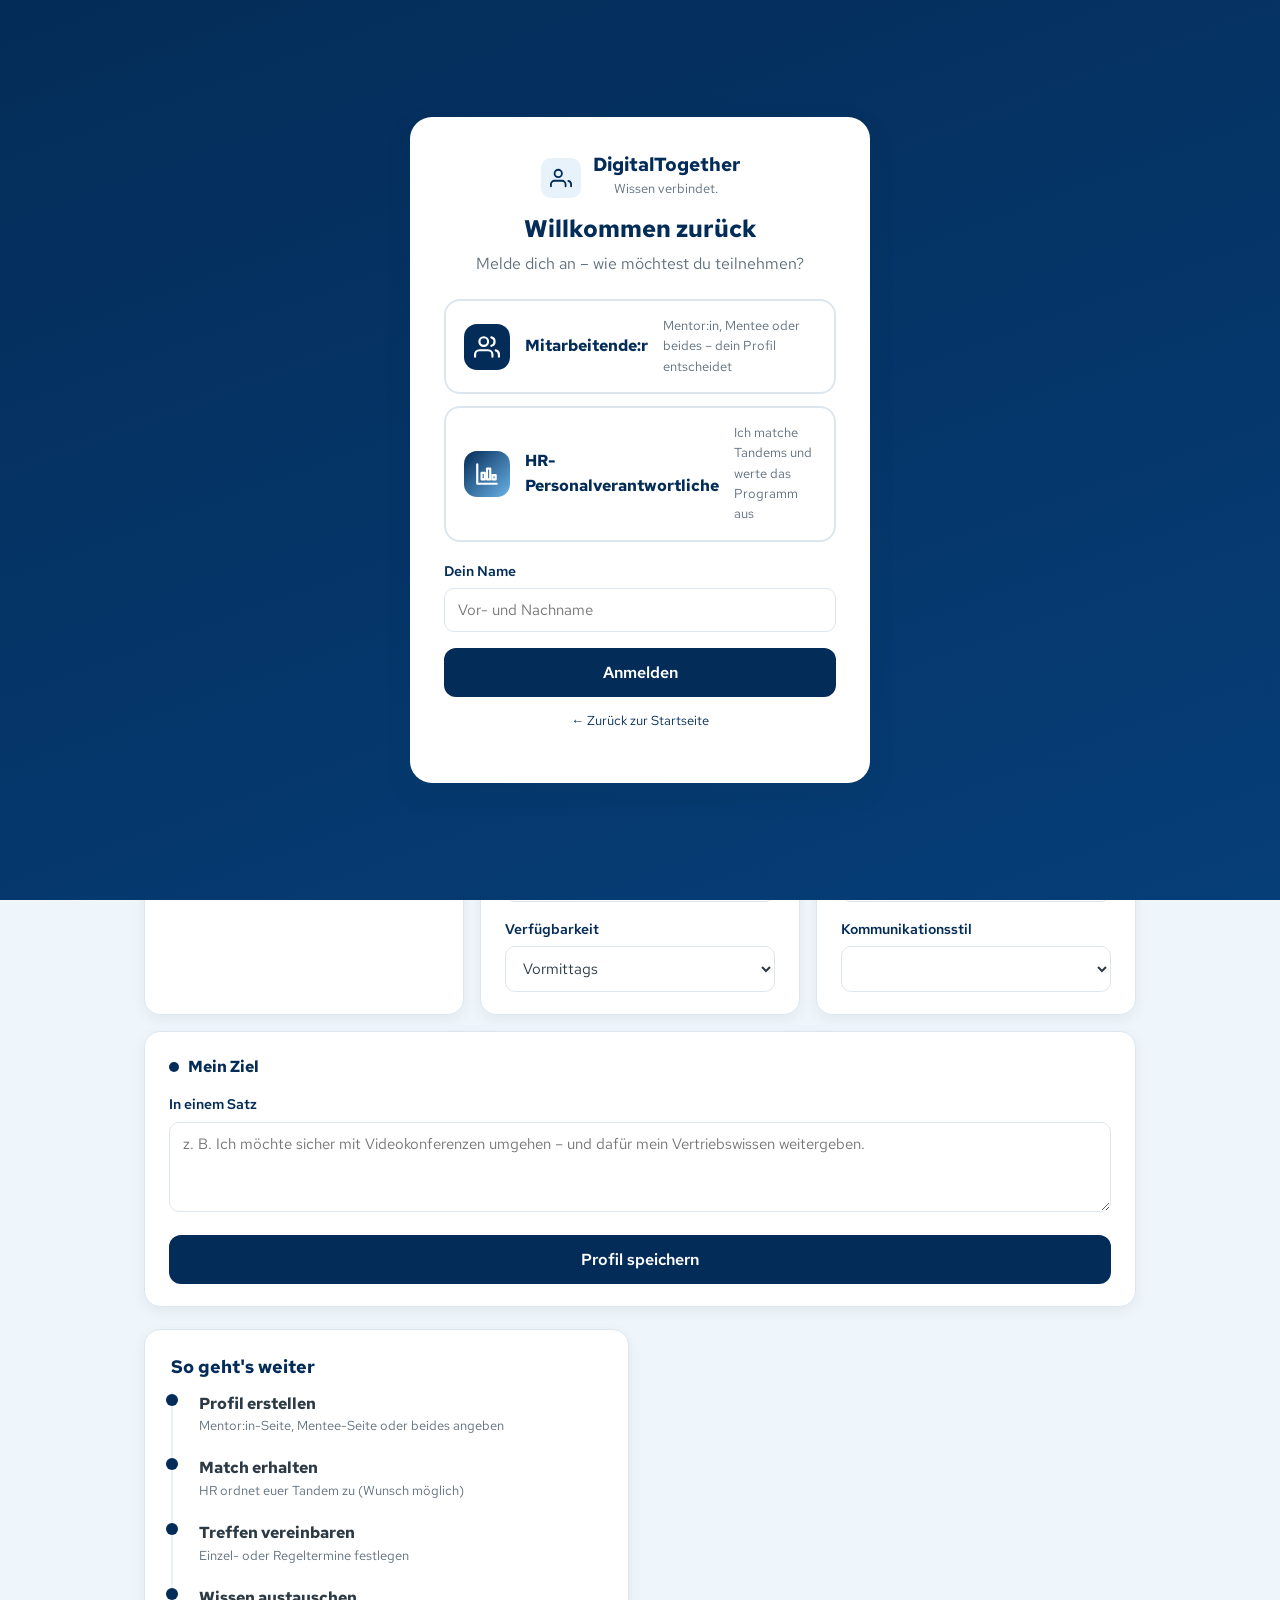
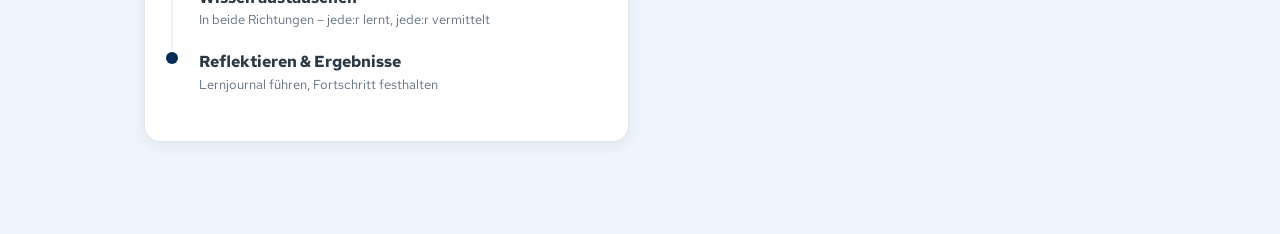
==== commit 7863db25: "Update" ====
--- a/app.html
+++ b/app.html
@@ -21,17 +21,13 @@
     <h2>Willkommen zurück</h2>
     <p>Melde dich an – wie möchtest du teilnehmen?</p>
     <div class="role-pick" id="rolePick">
-      <div class="role-opt oldie" data-role="oldie">
-        <div class="r-ico"><svg width="26" height="26" viewBox="0 0 24 24" fill="none" stroke="currentColor" stroke-width="2" stroke-linecap="round" stroke-linejoin="round"><circle cx="12" cy="8" r="4"/><path d="M4 21v-1a6 6 0 0 1 12 0v1"/><path d="M19 8v6M16 11h6"/></svg></div>
-        <b>Mentee</b><span>Erfahren – ich lerne digitale Tools</span>
-      </div>
-      <div class="role-opt mentor" data-role="mentor">
-        <div class="r-ico"><svg width="26" height="26" viewBox="0 0 24 24" fill="none" stroke="currentColor" stroke-width="2" stroke-linecap="round" stroke-linejoin="round"><path d="M12 2L3 7l9 5 9-5-9-5z"/><path d="M3 7v6l9 5 9-5V7"/></svg></div>
-        <b>Mentor</b><span>Digital affin – ich gebe Wissen weiter</span>
+      <div class="role-opt user" data-role="user">
+        <div class="r-ico"><svg width="26" height="26" viewBox="0 0 24 24" fill="none" stroke="currentColor" stroke-width="2" stroke-linecap="round" stroke-linejoin="round"><path d="M17 21v-2a4 4 0 0 0-4-4H5a4 4 0 0 0-4 4v2"/><circle cx="9" cy="7" r="4"/><path d="M23 21v-2a4 4 0 0 0-3-3.87"/><path d="M16 3.13a4 4 0 0 1 0 7.75"/></svg></div>
+        <b>Mitarbeitende:r</b><span>Mentor:in, Mentee oder beides – dein Profil entscheidet</span>
       </div>
       <div class="role-opt hr" data-role="hr">
         <div class="r-ico"><svg width="26" height="26" viewBox="0 0 24 24" fill="none" stroke="currentColor" stroke-width="2" stroke-linecap="round" stroke-linejoin="round"><path d="M3 3v18h18"/><rect x="7" y="11" width="3" height="6"/><rect x="12" y="7" width="3" height="10"/><rect x="17" y="13" width="3" height="4"/></svg></div>
-        <b>HR-Personalverantwortliche</b><span>Ich werte das Ergebnis-Tracking des Programms aus</span>
+        <b>HR-Personalverantwortliche</b><span>Ich matche Tandems und werte das Programm aus</span>
       </div>
     </div>
     <div class="field" style="text-align:left"><label>Dein Name</label><input id="loginName" placeholder="Vor- und Nachname"/></div>
@@ -49,7 +45,6 @@
     </a>
     <div style="margin-left:auto;display:flex;align-items:center;gap:12px">
       <span id="roleBadge"></span>
-      <button class="btn btn-outline btn-sm" id="switchRoleBtn" style="display:none"></button>
       <button class="btn btn-ghost btn-sm" id="logoutBtn">Abmelden</button>
     </div>
   </div>
@@ -72,8 +67,9 @@
     <!-- In-App-Benachrichtigungen -->
     <div id="noticeBar" style="display:none"></div>
 
-    <!-- Tabs -->
-    <div class="tabs" id="tabs">
+    <!-- Navigation -->
+    <div class="nav-eyebrow"><svg width="14" height="14" viewBox="0 0 24 24" fill="none" stroke="currentColor" stroke-width="2.2" stroke-linecap="round" stroke-linejoin="round"><line x1="3" y1="12" x2="21" y2="12"/><line x1="3" y1="6" x2="21" y2="6"/><line x1="3" y1="18" x2="21" y2="18"/></svg> Bereich wählen</div>
+    <div class="tabs" id="tabs" role="tablist">
       <button class="tab" data-tab="hrtracking"><svg width="17" height="17" viewBox="0 0 24 24" fill="none" stroke="currentColor" stroke-width="2" stroke-linecap="round" stroke-linejoin="round"><path d="M3 3v18h18"/><path d="M7 14l3-3 3 3 5-6"/></svg> Ergebnis-Tracking</button>
       <button class="tab active" data-tab="profil"><svg width="17" height="17" viewBox="0 0 24 24" fill="none" stroke="currentColor" stroke-width="2" stroke-linecap="round" stroke-linejoin="round"><path d="M20 21v-2a4 4 0 0 0-4-4H8a4 4 0 0 0-4 4v2"/><circle cx="12" cy="7" r="4"/></svg> <span data-label="profil">Profil</span></button>
       <button class="tab" data-tab="matching"><svg width="17" height="17" viewBox="0 0 24 24" fill="none" stroke="currentColor" stroke-width="2" stroke-linecap="round" stroke-linejoin="round"><path d="M17 21v-2a4 4 0 0 0-4-4H5a4 4 0 0 0-4 4v2"/><circle cx="9" cy="7" r="4"/><path d="M23 21v-2a4 4 0 0 0-3-3.87"/></svg> <span data-label="matching">Matching</span></button>
@@ -84,82 +80,87 @@
       <button class="tab" data-tab="ergebnisse"><svg width="17" height="17" viewBox="0 0 24 24" fill="none" stroke="currentColor" stroke-width="2" stroke-linecap="round" stroke-linejoin="round"><path d="M3 3v18h18"/><path d="M7 14l3-3 3 3 5-6"/></svg> Ergebnisse &amp; Tracking</button>
     </div>
 
-    <!-- ===== PROFIL ===== -->
+    <!-- ===== PROFIL (Bento: eine Person, beide Seiten) ===== -->
     <section class="panel active" id="panel-profil">
-      <div class="card">
-        <h3 id="profileFormTitle">Anmeldung &amp; Profil</h3>
-        <p class="sub" id="profileFormSub">Erzähl uns von dir – darauf baut das Matching auf.</p>
-        <form id="profileForm" style="margin-top:18px">
-          <div class="profile-cols">
-            <!-- Fachliches Profil -->
-            <div class="prof-col prof-col-main">
-              <div class="col-head"><span class="col-dot"></span>Fachliches Profil</div>
-              <div class="field"><label>Name</label><input name="name" required placeholder="z. B. Renate Hoffmann"/></div>
-              <div class="grid-2" style="gap:14px">
-                <div class="field"><label>Abteilung</label><input name="department" placeholder="z. B. Vertrieb"/></div>
-                <div class="field"><label>Rolle / Position</label><input name="position" placeholder="z. B. Teamleitung"/></div>
-              </div>
-              <div class="field"><label>E-Mail (optional)</label><input name="email" type="email" placeholder="name@firma.de"/></div>
-              <div class="field">
-                <label id="topicLabel">Worüber möchtest du gern lernen? (Lernwünsche)</label>
-                <div class="chips" id="topicChips"></div>
-                <div class="hint" id="topicHint">Wähle alle passenden Themen aus.</div>
-              </div>
-              <div class="field" id="expField">
-                <label id="expLabel">Welches Erfahrungswissen gibst du weiter?</label>
-                <div class="chips" id="expChips"></div>
-                <div class="hint" id="expHint">Relational Mentoring lebt vom Austausch in beide Richtungen.</div>
-              </div>
-              <div class="field">
-                <label>Deine Stärken, die du einbringst</label>
-                <div class="chips" id="strengthChips"></div>
-              </div>
-              <div class="grid-2" style="gap:14px">
-                <div class="field"><label>Bevorzugtes Format</label>
-                  <select name="format"><option>Persönlich vor Ort</option><option>Video-Call</option><option>Telefon</option><option>Flexibel</option></select>
-                </div>
-                <div class="field"><label>Verfügbarkeit</label>
-                  <select name="availability"><option>Vormittags</option><option>Nachmittags</option><option>Flexibel</option></select>
-                </div>
-              </div>
-              <div class="field"><label id="goalLabel">Dein Ziel in einem Satz</label><textarea name="goal" placeholder="z. B. Ich möchte sicher mit Videokonferenzen und unserem Team-Chat umgehen."></textarea></div>
-            </div>
-
-            <!-- Über dich -->
-            <div class="prof-col prof-col-about">
-              <div class="col-head"><span class="col-dot blue"></span>Über dich</div>
-              <p class="col-note">Persönliches für die Gemeinsamkeiten &amp; Gesprächsanlässe im Tandem – fließt mit ins Matching.</p>
-              <div class="field">
-                <label>Interessen &amp; Hobbys</label>
-                <div class="chips" id="interestChips"></div>
-                <div class="hint">Auswahl statt Freitext – so finden wir Gemeinsamkeiten.</div>
-              </div>
-              <div class="field"><label>Nächstes Reiseziel</label>
-                <select name="nextTravel" id="travelSel"></select>
-              </div>
-              <div class="field"><label>Arbeitsstil</label>
-                <select name="workStyle" id="workStyleSel"></select>
-              </div>
-              <div class="field"><label>Kommunikationsstil</label>
-                <select name="commStyle" id="commStyleSel"></select>
-              </div>
-              <input type="hidden" name="hobbies"/>
-            </div>
-          </div>
-
-          <button class="btn btn-primary btn-block" type="submit" id="profileSubmit" style="margin-top:8px">Profil speichern &amp; Matching starten</button>
-        </form>
-      </div>
+      <form id="profileForm" class="bento">
+        <div class="tile b-person">
+          <div class="col-head"><span class="col-dot"></span>Person</div>
+          <p class="tile-note">Deine Kopfdaten – sie gelten für beide Seiten deines Profils.</p>
+          <div class="person-grid">
+            <div class="field"><label>Name</label><input name="name" required placeholder="z. B. Renate Hoffmann"/></div>
+            <div class="field"><label>Abteilung</label><input name="department" placeholder="z. B. Vertrieb"/></div>
+            <div class="field"><label>Rolle / Position</label><input name="position" placeholder="z. B. Teamleitung"/></div>
+            <div class="field"><label>E-Mail (optional)</label><input name="email" type="email" placeholder="name@firma.de"/></div>
+          </div>
+        </div>
+
+        <div class="tile b-mentor">
+          <div class="col-head"><span class="col-dot"></span>Hier bin ich Mentor:in</div>
+          <p class="tile-note">Das kann ich vermitteln – <b>mehrere Themen möglich</b>. Leer lassen, wenn du (noch) nicht vermitteln möchtest.</p>
+          <div class="field">
+            <label>Digitale Kompetenzen <span class="multi-hint">Mehrfachauswahl</span></label>
+            <div class="chips multi" id="mentorDigChips"></div>
+          </div>
+          <div class="field" style="margin-bottom:0">
+            <label>Arbeitserfahrung <span class="multi-hint">Mehrfachauswahl</span></label>
+            <div class="chips multi" id="mentorExpChips"></div>
+          </div>
+        </div>
+
+        <div class="tile b-mentee">
+          <div class="col-head"><span class="col-dot blue"></span>Hier bin ich Mentee</div>
+          <p class="tile-note">Das möchte ich lernen – <b>mehrere Themen möglich</b>. Leer lassen, wenn du gerade nichts lernen möchtest.</p>
+          <div class="field">
+            <label>Digitale Kompetenzen <span class="multi-hint">Mehrfachauswahl</span></label>
+            <div class="chips multi" id="menteeDigChips"></div>
+          </div>
+          <div class="field" style="margin-bottom:0">
+            <label>Arbeitserfahrung <span class="multi-hint">Mehrfachauswahl</span></label>
+            <div class="chips multi" id="menteeExpChips"></div>
+          </div>
+        </div>
+
+        <div class="tile b-strengths">
+          <div class="col-head"><span class="col-dot"></span>Stärken</div>
+          <div class="field" style="margin-bottom:0"><label>Was du einbringst <span class="multi-hint">Mehrfachauswahl</span></label><div class="chips multi" id="strengthChips"></div></div>
+        </div>
+
+        <div class="tile b-format">
+          <div class="col-head"><span class="col-dot"></span>Format &amp; Verfügbarkeit</div>
+          <div class="field"><label>Bevorzugtes Format</label>
+            <select name="format"><option>Persönlich vor Ort</option><option>Video-Call</option><option>Telefon</option><option>Flexibel</option></select>
+          </div>
+          <div class="field" style="margin-bottom:0"><label>Verfügbarkeit</label>
+            <select name="availability"><option>Vormittags</option><option>Nachmittags</option><option>Flexibel</option></select>
+          </div>
+        </div>
+
+        <div class="tile b-styles">
+          <div class="col-head"><span class="col-dot blue"></span>Präferenzen</div>
+          <div class="field"><label>Arbeitsstil</label>
+            <select name="workStyle" id="workStyleSel"></select>
+          </div>
+          <div class="field" style="margin-bottom:0"><label>Kommunikationsstil</label>
+            <select name="commStyle" id="commStyleSel"></select>
+          </div>
+        </div>
+
+        <div class="tile b-goal">
+          <div class="col-head"><span class="col-dot"></span>Mein Ziel</div>
+          <div class="field"><label>In einem Satz</label><textarea name="goal" placeholder="z. B. Ich möchte sicher mit Videokonferenzen umgehen – und dafür mein Vertriebswissen weitergeben."></textarea></div>
+          <button class="btn btn-primary btn-block" type="submit" id="profileSubmit">Profil speichern</button>
+        </div>
+      </form>
 
       <div class="grid-2" style="margin-top:22px">
         <div class="card" id="profileSummary" style="display:none"></div>
         <div class="card">
           <h3>So geht's weiter</h3>
           <ul class="timeline" style="margin-top:14px">
-            <li><b>Profil erstellen</b><div class="t-date">Fachliches &amp; Über dich angeben</div></li>
-            <li><b>Match erhalten</b><div class="t-date">HR ordnet dein Tandem zu (Wunsch möglich)</div></li>
+            <li><b>Profil erstellen</b><div class="t-date">Mentor:in-Seite, Mentee-Seite oder beides angeben</div></li>
+            <li><b>Match erhalten</b><div class="t-date">HR ordnet euer Tandem zu (Wunsch möglich)</div></li>
             <li><b>Treffen vereinbaren</b><div class="t-date">Einzel- oder Regeltermine festlegen</div></li>
-            <li><b>Wissen austauschen</b><div class="t-date">Themen gemeinsam bearbeiten</div></li>
+            <li><b>Wissen austauschen</b><div class="t-date">In beide Richtungen – jede:r lernt, jede:r vermittelt</div></li>
             <li><b>Reflektieren &amp; Ergebnisse</b><div class="t-date">Lernjournal führen, Fortschritt festhalten</div></li>
           </ul>
         </div>
@@ -170,6 +171,30 @@
     <section class="panel" id="panel-matching">
       <!-- Zugeordnetes Match (von HR) -->
       <div class="card match-card" id="matchCard" style="display:none"></div>
+
+      <!-- Über dich: nice to know, nur fürs Tandem sichtbar -->
+      <div class="card about-card" id="aboutCard">
+        <div class="row-between">
+          <div><h3>Über dich <span class="pill" style="background:var(--green-light);color:var(--green);font-weight:600;vertical-align:middle">Freiwillig</span></h3><p class="sub" style="margin:0">Nice to know statt Matching-Kriterium – diese Angaben zählen <b>nicht</b> ins Matching.</p></div>
+          <button class="btn btn-ghost btn-sm" id="aboutToggle" type="button">Ausblenden</button>
+        </div>
+        <div class="privacy-note">
+          <svg width="16" height="16" viewBox="0 0 24 24" fill="none" stroke="currentColor" stroke-width="2" stroke-linecap="round" stroke-linejoin="round"><rect x="3" y="11" width="18" height="11" rx="2"/><path d="M7 11V7a5 5 0 0 1 10 0v4"/></svg>
+          <span>Die Angabe ist <b>freiwillig</b>. Sichtbar ist sie ausschließlich für deine zugeordnete Tandem-Partner:in – als Gesprächseinstieg beim Kennenlernen. HR und andere Teilnehmende sehen sie nicht.</span>
+        </div>
+        <form id="aboutForm" style="margin-top:18px">
+          <div class="field">
+            <label>Interessen &amp; Hobbys <span class="multi-hint">Mehrfachauswahl · optional</span></label>
+            <div class="chips multi" id="interestChips"></div>
+          </div>
+          <div class="grid-2" style="gap:14px">
+            <div class="field"><label>Nächstes Reiseziel</label>
+              <select name="nextTravel" id="travelSel"></select>
+            </div>
+            <div class="field" style="display:flex;align-items:flex-end"><button class="btn btn-outline" type="submit" style="width:100%">Über dich speichern</button></div>
+          </div>
+        </form>
+      </div>
 
       <div class="card intake-card" id="intakeCard">
         <div class="row-between">
@@ -185,7 +210,7 @@
               <input type="hidden" name="skillLevel" value="0"/>
               <div class="hint">1 = noch unsicher · 5 = sehr sicher</div>
             </div>
-            <div class="field"><label id="needLabel">Wie groß ist dein digitaler Lernbedarf?</label>
+            <div class="field"><label id="needLabel">Wie groß ist dein Lernbedarf?</label>
               <div class="stars" id="rateNeed" data-target="learningNeed">
                 <span data-v="1">★</span><span data-v="2">★</span><span data-v="3">★</span><span data-v="4">★</span><span data-v="5">★</span>
               </div>
@@ -194,8 +219,8 @@
             </div>
           </div>
           <div class="field">
-            <label>Was soll beim Match stärker zählen? <span style="font-weight:400;color:var(--muted)">(Mehrfachauswahl)</span></label>
-            <div class="chips" id="priorityChips"></div>
+            <label>Was soll beim Match stärker zählen? <span class="multi-hint">Mehrfachauswahl</span></label>
+            <div class="chips multi" id="priorityChips"></div>
           </div>
           <button class="btn btn-primary" type="submit">Einschätzung speichern &amp; Matching aktualisieren</button>
         </form>
@@ -203,10 +228,10 @@
 
       <div class="card" id="suggestCard">
         <div class="row-between">
-          <div><h3 id="matchTitle">Vorschläge für dein Match</h3><p class="sub" id="matchSub" style="margin:0">Auf Basis deiner Lernwünsche, Stärken, Präferenzen und Verfügbarkeit.</p></div>
-          <button class="btn btn-outline btn-sm" id="rematchBtn">Neu berechnen</button>
-        </div>
-        <p class="hint" style="margin-top:6px">Die finale Zuordnung trifft HR. Du kannst hier deinen <b>Wunsch</b> markieren – HR berücksichtigt ihn.</p>
+          <div><h3 id="matchTitle">Vorschläge für dein Tandem</h3><p class="sub" id="matchSub" style="margin:0">Was du lernen möchtest ∩ was andere vermitteln – und umgekehrt. Gegenseitigkeit zählt extra.</p></div>
+          <span class="wish-badge">Wünsche: <b id="wishCounter">0 / 3</b></span>
+        </div>
+        <p class="hint" style="margin-top:6px">Die finale Zuordnung trifft HR. Du kannst <b>bis zu 3 Wunsch-Partner:innen</b> markieren – HR berücksichtigt sie bei der Zuordnung.</p>
         <div id="matchList" style="margin-top:16px"></div>
       </div>
 
@@ -262,7 +287,7 @@
           <p class="sub">Halte fest, was ihr gemeinsam bearbeitet – beide Seiten lernen.</p>
           <form id="topicForm" style="margin-top:16px">
             <div class="field"><label>Thema / Kompetenz</label><input name="title" required placeholder="z. B. Digitale Signaturen"/></div>
-            <div class="field"><label>Richtung</label><select name="direction"><option value="mentee">Mentee lernt (von Mentor)</option><option value="mentor">Mentee gibt weiter (an Mentor)</option></select></div>
+            <div class="field"><label>Richtung</label><select name="direction"><option value="mentee">Ich lerne (mein Match vermittelt)</option><option value="mentor">Ich vermittle (mein Match lernt)</option></select></div>
             <div class="field"><label>Notizen / nächste Schritte</label><textarea name="notes" placeholder="Was wurde geübt? Was ist offen?"></textarea></div>
             <button class="btn btn-primary btn-block" type="submit">Lernthema hinzufügen</button>
           </form>
@@ -281,7 +306,15 @@
           <h3>Lernjournal &amp; Selbstreflexion</h3>
           <p class="sub">Hier bewertest du <b>nicht</b> dein Gegenüber, sondern reflektierst deinen eigenen Fortschritt.</p>
           <form id="feedbackForm" style="margin-top:16px">
-            <div class="field"><label>Bezug</label><select name="ref" id="feedbackRef"></select></div>
+            <div class="grid-2" style="gap:14px">
+              <div class="field"><label>Bezug</label><select name="ref" id="feedbackRef"></select></div>
+              <div class="field"><label>Perspektive</label>
+                <select name="direction">
+                  <option value="learned">Ich habe gelernt (Mentee-Rolle)</option>
+                  <option value="taught">Ich habe vermittelt (Mentor:innen-Rolle)</option>
+                </select>
+              </div>
+            </div>
 
             <div class="field"><label>Wie viel Fortschritt nimmst du wahr?</label>
               <div class="stars" id="rateProgress" data-target="progress">
@@ -370,10 +403,11 @@
     </section>
 
     <!-- ===== HR: ERGEBNIS-TRACKING (Auswertung) ===== -->
-    <section class="panel" id="panel-hrtracking">
+    <section class="panel hr-console" id="panel-hrtracking">
       <div class="hr-intro">
         <h3>Ergebnis-Tracking des Programms</h3>
         <p class="sub" style="margin:0">Programmweite Wirkungsmessung über alle aktiven Tandems – als Grundlage für die HR-Erfolgsmessung der Mentoring-Strategie.</p>
+        <div id="hrHero"></div>
       </div>
 
       <div class="card" style="margin-top:16px">
@@ -408,8 +442,11 @@
 
       <div class="card" style="margin-top:16px">
         <h3>Matchmaker – Tandems zuordnen</h3>
-        <p class="sub">Du triffst die finale Zuordnung auf Basis der Matching-Faktoren. Wünsche der Teilnehmenden sind markiert; nach dem Zuweisen werden die Beteiligten benachrichtigt.</p>
+        <p class="sub">Du paarst zwei Personen zu einem Tandem – innerhalb des Tandems fließt Wissen in beide Richtungen. Wünsche der Teilnehmenden sind markiert; nach dem Zuweisen werden die Beteiligten benachrichtigt.</p>
         <div id="matchmaker" style="margin-top:16px"></div>
+        <div class="divider"></div>
+        <h4 style="margin-bottom:8px">Aktive Tandems</h4>
+        <div id="mmActive"></div>
       </div>
 
       <div class="card" style="margin-top:16px">
--- a/css/styles.css
+++ b/css/styles.css
@@ -18,6 +18,12 @@
   --shadow: 0 10px 30px rgba(20, 50, 40, .08);
   --shadow-sm: 0 4px 14px rgba(20, 50, 40, .06);
   --max: 1040px;
+  /* Motion */
+  --ease-out: cubic-bezier(.23, 1, .32, 1);
+  --ease-in-out: cubic-bezier(.77, 0, .175, 1);
+}
+@media (prefers-reduced-motion: reduce) {
+  *, *::before, *::after { animation-duration: .01ms !important; animation-iteration-count: 1 !important; transition-duration: .01ms !important; scroll-behavior: auto !important; }
 }
 
 * { box-sizing: border-box; }
@@ -42,8 +48,9 @@
 .btn {
   display: inline-flex; align-items: center; gap: 10px;
   border: none; cursor: pointer; font-size: 1rem; font-weight: 600;
-  padding: 14px 26px; border-radius: 12px; transition: .18s ease;
-  font-family: inherit;
+  padding: 14px 26px; border-radius: 12px; font-family: inherit;
+  transition: background-color 160ms ease, border-color 160ms ease, color 160ms ease,
+    transform 160ms var(--ease-out), box-shadow 160ms ease;
 }
 .btn-primary { background: var(--green); color: #fff; }
 .btn-primary:hover { background: var(--green-dark); transform: translateY(-1px); }
@@ -56,6 +63,7 @@
 .btn-sm { padding: 9px 16px; font-size: .9rem; border-radius: 10px; }
 .btn-block { width: 100%; justify-content: center; }
 .btn:disabled { opacity: .5; cursor: not-allowed; }
+.btn:active:not(:disabled) { transform: scale(.97); }
 
 /* ===== Header ===== */
 .site-header {
@@ -162,6 +170,9 @@
 .countdown { display: flex; gap: 12px; }
 .cd-box { background: rgba(255,255,255,.12); border-radius: 12px; padding: 14px 12px; min-width: 64px; text-align: center; }
 .cd-num { display: block; font-size: 1.9rem; font-weight: 800; line-height: 1; }
+.cd-num.bump { animation: cd-bump 280ms var(--ease-out); }
+@keyframes cd-bump { 0% { opacity: .35; transform: translateY(-3px); } 100% { opacity: 1; transform: none; } }
+@media (prefers-reduced-motion: reduce) { .cd-num.bump { animation: none; } }
 .cd-lbl { font-size: .7rem; opacity: .8; text-transform: uppercase; letter-spacing: .05em; }
 .cd-live { font-weight: 700; text-align: center; line-height: 1.35; }
 .ev-participants { font-size: .9rem; opacity: .92; text-align: center; }
@@ -195,20 +206,35 @@
 .page-head h1 { font-size: 1.8rem; margin: 0; }
 .page-head p { margin: 6px 0 0; color: var(--muted); }
 
-.tabs { display: flex; gap: 6px; background: #fff; padding: 6px; border-radius: 14px; box-shadow: var(--shadow-sm); margin-bottom: 26px; overflow-x: auto; }
+.nav-eyebrow {
+  display: inline-flex; align-items: center; gap: 7px; margin-bottom: 8px;
+  font-size: .74rem; font-weight: 700; text-transform: uppercase; letter-spacing: .08em; color: var(--muted);
+}
+.tabs {
+  display: flex; gap: 4px; background: var(--green); padding: 7px; border-radius: 14px;
+  box-shadow: var(--shadow); margin-bottom: 26px; overflow-x: auto;
+}
 .tab {
   border: none; background: none; cursor: pointer; padding: 11px 18px; border-radius: 10px;
-  font-weight: 600; color: var(--muted); font-family: inherit; font-size: .94rem; white-space: nowrap;
-  display: flex; align-items: center; gap: 8px;
-}
-.tab.active { background: var(--green); color: #fff; }
-.tab:not(.active):hover { background: var(--green-light); color: var(--green-dark); }
-.tab .badge-count { background: rgba(255,255,255,.25); border-radius: 20px; padding: 1px 8px; font-size: .78rem; }
-.tab:not(.active) .badge-count { background: var(--green-light); color: var(--green); }
-
-.panel { display: none; animation: fade .25s ease; }
+  font-weight: 600; color: rgba(255,255,255,.72); font-family: inherit; font-size: .94rem; white-space: nowrap;
+  display: flex; align-items: center; gap: 8px; position: relative;
+  transition: background-color 150ms ease, color 150ms ease;
+}
+.tab:not(.active):hover { background: rgba(255,255,255,.12); color: #fff; }
+.tab.active { background: #fff; color: var(--green); box-shadow: 0 2px 8px rgba(0,0,0,.14); }
+.tab.active::after {
+  content: ""; position: absolute; left: 18px; right: 18px; bottom: 5px; height: 2px;
+  background: var(--blue); border-radius: 2px;
+}
+.tab .badge-count { background: rgba(255,255,255,.22); border-radius: 20px; padding: 1px 8px; font-size: .78rem; }
+.tab.active .badge-count { background: var(--green-light); color: var(--green); }
+
+.panel { display: none; animation: fade 200ms var(--ease-out); }
 .panel.active { display: block; }
 @keyframes fade { from { opacity: 0; transform: translateY(6px); } to { opacity: 1; transform: none; } }
+@media (prefers-reduced-motion: reduce) {
+  .panel { animation: none; }
+}
 
 .card {
   background: #fff; border-radius: var(--radius); padding: 26px; box-shadow: var(--shadow-sm);
@@ -236,7 +262,31 @@
 .form-section-label { font-weight: 700; font-size: .95rem; color: var(--ink); margin: 22px 0 12px; padding-top: 18px; border-top: 1px solid var(--line); }
 .form-section-label span { font-weight: 400; font-size: .85rem; color: var(--muted); }
 .intake-card { border: 1px solid var(--green-soft); background: var(--bg-cream); margin-bottom: 18px; }
-.intake-card.collapsed form { display: none; }
+.intake-card form, .about-card form {
+  overflow: hidden; max-height: 640px; opacity: 1;
+  transition: max-height 260ms var(--ease-in-out), opacity 180ms ease, margin-top 260ms var(--ease-in-out);
+}
+.intake-card.collapsed form, .about-card.collapsed form { max-height: 0; opacity: 0; margin-top: 0 !important; pointer-events: none; }
+.about-card { border: 1px solid #cfe6f8; margin-bottom: 18px; }
+
+/* ===== Profil-Bento: eine Person, zwei Seiten ===== */
+.bento { display: grid; grid-template-columns: repeat(6, 1fr); gap: 16px; }
+.tile { background: #fff; border: 1px solid var(--line); border-radius: 16px; padding: 22px 24px; box-shadow: var(--shadow-sm); }
+.tile-note { font-size: .85rem; color: var(--muted); margin: -4px 0 14px; }
+.b-person { grid-column: span 6; }
+.b-mentor { grid-column: span 3; border-top: 3px solid var(--green); }
+.b-mentee { grid-column: span 3; border-top: 3px solid var(--blue); background: var(--bg-cream); }
+.b-strengths { grid-column: span 2; }
+.b-format { grid-column: span 2; }
+.b-styles { grid-column: span 2; }
+.b-goal { grid-column: span 6; }
+.person-grid { display: grid; grid-template-columns: repeat(4, 1fr); gap: 14px; }
+.person-grid .field { margin-bottom: 0; }
+@media (max-width: 880px) {
+  .bento { grid-template-columns: 1fr; }
+  .b-person, .b-mentor, .b-mentee, .b-strengths, .b-format, .b-styles, .b-goal { grid-column: auto; }
+  .person-grid { grid-template-columns: 1fr; }
+}
 /* Zweispaltiges Profil: Fachliches | Über dich */
 .profile-cols { display: grid; grid-template-columns: 1.3fr 1fr; gap: 26px; align-items: start; }
 .prof-col-about { background: var(--bg-cream); border: 1px solid var(--green-soft); border-radius: 14px; padding: 20px 22px; }
@@ -259,6 +309,17 @@
 .commons { margin-top: 16px; background: var(--bg-cream); border-radius: 12px; padding: 14px 16px; }
 .common-tag { display: inline-block; background: #fff; border: 1px solid var(--green-soft); color: var(--ink); border-radius: 20px; padding: 5px 12px; font-size: .85rem; font-weight: 600; }
 
+/* Auflösen-Box: Grid-Reveal statt display:none-Hartschnitt */
+.dissolve-box {
+  display: grid; grid-template-rows: 0fr; opacity: 0;
+  transition: grid-template-rows 220ms var(--ease-in-out), opacity 180ms ease;
+}
+.dissolve-box.open { grid-template-rows: 1fr; opacity: 1; }
+.dissolve-box-inner {
+  overflow: hidden; min-height: 0;
+  margin-top: 16px; background: var(--bg-cream); border: 1px solid var(--line); border-radius: 12px; padding: 16px;
+}
+
 /* Hilfe & Kontakt */
 .help-card { border-top: 3px solid var(--blue); }
 .contact-box { display: flex; gap: 14px; align-items: center; margin-top: 14px; background: var(--bg-cream); border-radius: 12px; padding: 16px 18px; }
@@ -269,14 +330,40 @@
 .mm-head { margin-bottom: 12px; display: flex; gap: 10px; align-items: baseline; }
 .mm-cands { display: flex; flex-direction: column; gap: 8px; }
 .mm-cand { display: flex; justify-content: space-between; align-items: center; gap: 12px; padding: 10px 12px; background: var(--bg-cream); border-radius: 10px; }
+.mm-cand .meta, .mm-head .meta { color: var(--muted); font-size: .85rem; }
 .mm-score { font-weight: 800; color: var(--green); }
 .chips { display: flex; flex-wrap: wrap; gap: 8px; }
 .chip {
   border: 1px solid var(--line); background: #fff; border-radius: 20px; padding: 8px 14px;
-  cursor: pointer; font-size: .88rem; font-family: inherit; transition: .15s; user-select: none;
+  cursor: pointer; font-size: .88rem; font-family: inherit; user-select: none;
+  transition: background-color 150ms ease, border-color 150ms ease, color 150ms ease, transform 120ms var(--ease-out);
 }
 .chip.on { background: var(--green); color: #fff; border-color: var(--green); }
 .chip:hover { border-color: var(--green); }
+.chip:active { transform: scale(.95); }
+/* Mehrfachauswahl: Chips zeigen ein Kästchen, das beim Wählen zum Häkchen wird */
+.chips.multi .chip { padding-left: 34px; position: relative; }
+.chips.multi .chip::before {
+  content: ""; position: absolute; left: 12px; top: 50%; transform: translateY(-50%);
+  width: 15px; height: 15px; border-radius: 4px; border: 1.5px solid var(--line); background: #fff;
+  transition: background-color 120ms ease, border-color 120ms ease;
+}
+.chips.multi .chip.on::before {
+  border-color: #fff; background: #fff no-repeat center / 11px;
+  background-image: url("data:image/svg+xml,%3Csvg xmlns='http://www.w3.org/2000/svg' viewBox='0 0 24 24' fill='none' stroke='%23042c58' stroke-width='3.5' stroke-linecap='round' stroke-linejoin='round'%3E%3Cpolyline points='20 6 9 17 4 12'/%3E%3C/svg%3E");
+}
+.multi-hint {
+  font-weight: 600; font-size: .68rem; text-transform: uppercase; letter-spacing: .05em;
+  color: var(--blue); background: var(--blue-light); padding: 2px 8px; border-radius: 20px; margin-left: 6px; white-space: nowrap;
+}
+.privacy-note {
+  display: flex; gap: 10px; align-items: flex-start; margin-top: 14px;
+  background: var(--green-light); border-radius: 10px; padding: 12px 14px;
+  font-size: .86rem; color: var(--green-dark); line-height: 1.5;
+}
+.privacy-note svg { flex: none; margin-top: 2px; color: var(--green); }
+.wish-badge { font-size: .85rem; color: var(--muted); background: var(--bg-cream); padding: 7px 14px; border-radius: 20px; white-space: nowrap; }
+.wish-badge b { color: var(--green); }
 
 /* Match cards */
 .match {
@@ -327,8 +414,9 @@
 
 /* Stars */
 .stars { display: flex; gap: 6px; font-size: 1.7rem; }
-.stars span { cursor: pointer; color: var(--line); transition: .12s; }
+.stars span { cursor: pointer; color: var(--line); transition: color 120ms ease, transform 120ms var(--ease-out); display: inline-block; }
 .stars span.on, .stars span:hover { color: #f0a818; }
+.stars span:active { transform: scale(1.25); }
 
 /* Empty state */
 .empty { text-align: center; padding: 40px 20px; color: var(--muted); }
@@ -336,11 +424,12 @@
 
 /* Toast */
 .toast {
-  position: fixed; bottom: 26px; left: 50%; transform: translateX(-50%) translateY(20px);
+  position: fixed; bottom: 26px; left: 50%; transform: translateX(-50%) translateY(12px) scale(.95);
   background: var(--ink); color: #fff; padding: 14px 22px; border-radius: 12px; box-shadow: var(--shadow);
-  opacity: 0; pointer-events: none; transition: .3s; z-index: 100; font-weight: 500;
-}
-.toast.show { opacity: 1; transform: translateX(-50%) translateY(0); }
+  opacity: 0; pointer-events: none; z-index: 100; font-weight: 500;
+  transition: opacity 200ms ease-out, transform 200ms var(--ease-out);
+}
+.toast.show { opacity: 1; transform: translateX(-50%) translateY(0) scale(1); }
 
 /* Banner inside app for not-registered */
 .notice { background: var(--blue-light); border: 1px solid #cfe0f7; border-radius: 12px; padding: 16px 18px; color: #244a82; margin-bottom: 20px; display: flex; gap: 12px; align-items: center; }
@@ -395,9 +484,16 @@
 .incentive-list li span { color: var(--muted); font-size: .88rem; }
 
 /* Persona consideration card */
-.persona { border-top: 5px solid var(--green); }
+.persona { border-top: 5px solid var(--green); position: relative; overflow: hidden; }
 .persona.younger { border-top-color: var(--blue); }
-.persona .ptitle { display: flex; align-items: center; gap: 12px; margin-bottom: 4px; }
+.persona .ptitle { display: flex; align-items: center; gap: 14px; margin-bottom: 4px; position: relative; z-index: 1; }
+/* Neutrales Rollen-Icon (lernen / weitergeben) – keine demografische Zuordnung */
+.persona-avatar {
+  width: 48px; height: 48px; border-radius: 14px; flex: none;
+  background: var(--green-light); color: var(--green); display: grid; place-items: center;
+}
+.persona.younger .persona-avatar { background: #e7f2fb; color: var(--blue); }
+.persona-avatar svg { display: block; }
 .block-label {
   font-weight: 700; font-size: .76rem; text-transform: uppercase; letter-spacing: .06em;
   color: var(--green-dark); margin: 16px 0 6px;
@@ -443,13 +539,16 @@
 .role-pick { display: grid; grid-template-columns: 1fr; gap: 12px; margin: 22px 0 18px; }
 .role-opt {
   border: 2px solid var(--line); border-radius: 16px; padding: 15px 18px; cursor: pointer;
-  transition: .15s; background: #fff; display: flex; align-items: center; gap: 15px; text-align: left;
+  background: #fff; display: flex; align-items: center; gap: 15px; text-align: left;
+  transition: border-color 150ms ease, background-color 150ms ease, transform 120ms var(--ease-out);
 }
 .role-opt:hover { border-color: var(--blue); }
+.role-opt:active { transform: scale(.98); }
 .role-opt.sel { border-color: var(--green); background: var(--green-light); }
 .role-opt .r-ico { width: 46px; height: 46px; border-radius: 13px; flex: none; display: grid; place-items: center; color: #fff; }
 .role-opt.oldie .r-ico { background: var(--green); }
 .role-opt.mentor .r-ico { background: var(--blue); }
+.role-opt.user .r-ico { background: var(--green); }
 .role-opt.hr .r-ico { background: linear-gradient(135deg, var(--green), var(--blue)); }
 .role-opt b { display: block; color: var(--ink); }
 .role-opt span { font-size: .82rem; color: var(--muted); }
@@ -457,6 +556,7 @@
 .role-badge { display: inline-flex; align-items: center; gap: 7px; padding: 6px 13px; border-radius: 20px; font-weight: 700; font-size: .85rem; }
 .role-badge.oldie { background: var(--green-light); color: var(--green); }
 .role-badge.mentor { background: #e7f2fb; color: #1c6aa8; }
+.role-badge.user { background: var(--green-light); color: var(--green); }
 .role-badge.hr { background: #eef2f7; color: var(--green); }
 
 /* Recurrence badge */
@@ -480,6 +580,57 @@
 .hr-intro h3 { color: #fff; margin-bottom: 4px; }
 .hr-intro .sub { color: rgba(255,255,255,.82); }
 
+/* ===== HR-Konsole: dunkles Cloud-Dashboard, eigene Marke (Navy/Blau) ===== */
+.hr-console {
+  --green: #6ab2e7; --green-dark: #8cc4ee; --green-light: rgba(106,178,231,.14); --green-soft: rgba(106,178,231,.28);
+  --blue: #6ab2e7; --blue-light: rgba(106,178,231,.14);
+  --ink: #eef6ff; --text: #cfe0ee; --muted: rgba(238,246,255,.6); --line: rgba(255,255,255,.12);
+  --card: #0d2e52; --bg-cream: rgba(255,255,255,.05); --shadow: none; --shadow-sm: none;
+  background: #051c38; border-radius: 22px; padding: 26px 26px 30px;
+}
+.hr-console .card, .hr-console .stat, .hr-console .list-item, .hr-console .hrfield { background: rgba(255,255,255,.04); }
+.hr-console .mm-cand { background: rgba(255,255,255,.06); }
+.hr-console b, .hr-console strong { color: var(--ink); }
+.hr-console .btn-ghost { background: transparent; color: var(--ink); border-color: var(--line); }
+.hr-console .btn-ghost:hover { border-color: #6ab2e7; color: #6ab2e7; }
+.hr-console .btn-outline { color: #8cc4ee; border-color: #6ab2e7; }
+.hr-console .btn-outline:hover { background: rgba(106,178,231,.14); }
+.hr-console .field input, .hr-console .field select, .hr-console .field textarea { background: rgba(255,255,255,.05); }
+.hr-console .field input:focus, .hr-console .field select:focus, .hr-console .field textarea:focus { box-shadow: 0 0 0 3px rgba(106,178,231,.22); }
+.hr-console ::placeholder { color: rgba(207,224,238,.4); }
+
+.hr-console .hr-intro { background: rgba(106,178,231,.08); border: 1px solid rgba(106,178,231,.22); border-left: 3px solid #6ab2e7; box-shadow: none; }
+.hr-console .hr-intro h3 { color: var(--ink); }
+.hr-console .hr-intro .sub { color: var(--muted); }
+.hr-hero-row { display: flex; justify-content: space-between; align-items: center; gap: 22px; margin-top: 16px; flex-wrap: wrap; }
+.hr-hero-num { font-size: 2.2rem; font-weight: 800; color: var(--ink); line-height: 1; }
+.hr-hero-num span { font-size: 1.1rem; font-weight: 500; color: var(--muted); }
+.hr-hero-sub { font-size: .85rem; color: var(--muted); margin-top: 6px; }
+.hr-spark { display: flex; align-items: flex-end; gap: 4px; height: 42px; }
+.hr-spark span { width: 7px; border-radius: 3px; background: rgba(255,255,255,.16); }
+.hr-spark span.hi { background: #6ab2e7; }
+
+.hr-console .stat { text-align: left; border-left: 3px solid rgba(255,255,255,.18); border-radius: 10px; }
+.hr-console .stat.tone-accent { border-left-color: #6ab2e7; }
+.hr-console .stat.tone-success { border-left-color: #34d399; }
+.hr-console .stat.tone-warning { border-left-color: #fbbf24; }
+.hr-console .stat.tone-danger { border-left-color: #f87171; }
+
+.dept-list { display: flex; flex-direction: column; }
+.dept-row { display: flex; align-items: center; gap: 10px; padding: 10px 2px; border-bottom: 1px solid var(--line); }
+.dept-row:last-child { border-bottom: none; }
+.dept-dot { width: 8px; height: 8px; border-radius: 50%; flex: none; }
+.dept-dot.success { background: #34d399; }
+.dept-dot.warning { background: #fbbf24; }
+.dept-dot.danger { background: #f87171; }
+.dept-name { flex: 1; font-size: .92rem; color: var(--ink); }
+.dept-meta { font-size: .82rem; color: var(--muted); white-space: nowrap; }
+.dept-rate { font-weight: 700; width: 46px; text-align: right; color: var(--ink); }
+
+.skill-tags { display: flex; flex-wrap: wrap; gap: 8px; }
+.skill-pill { display: inline-flex; align-items: center; gap: 6px; background: rgba(106,178,231,.14); color: #8cc4ee; border-radius: 20px; padding: 5px 12px; font-size: .82rem; font-weight: 600; }
+.skill-pill b { font-weight: 800; opacity: .85; }
+
 /* Responsive */
 @media (max-width: 880px) {
   .hero-grid, .cards-2, .grid-2 { grid-template-columns: 1fr; }
